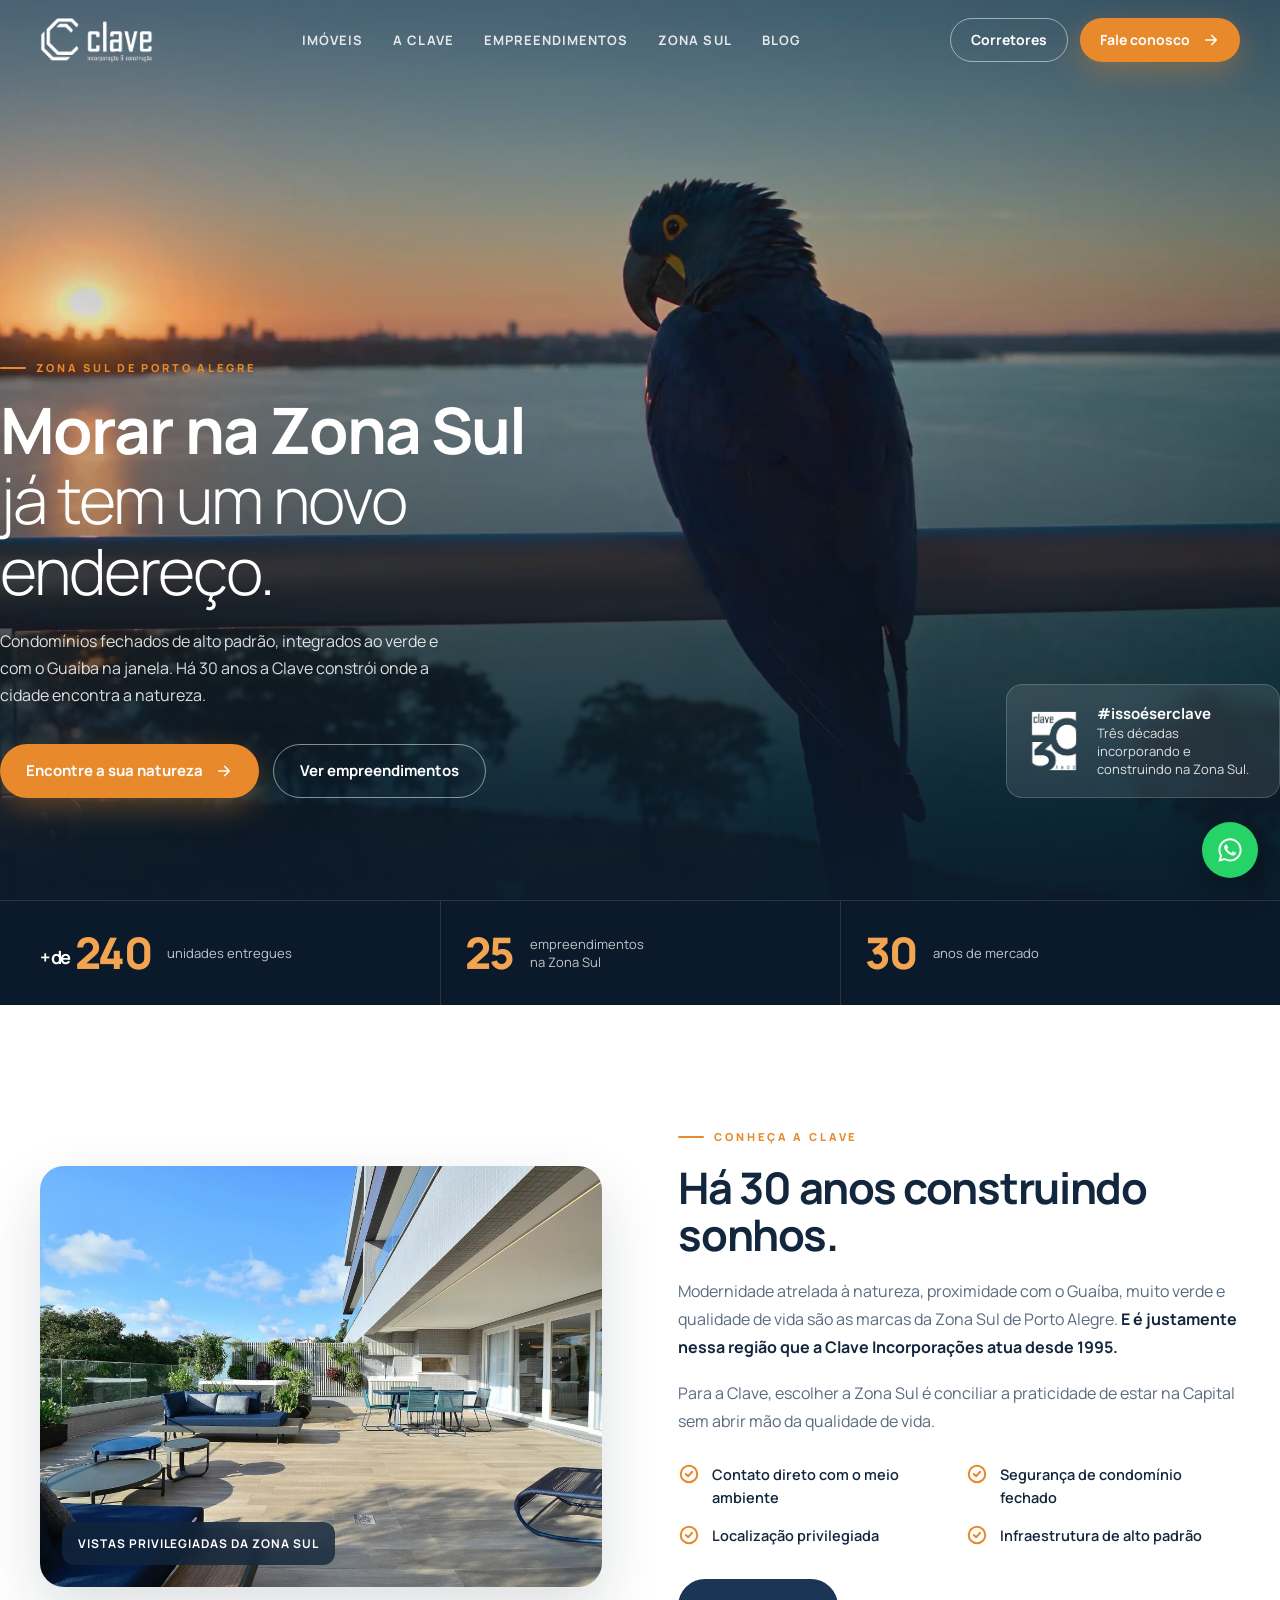
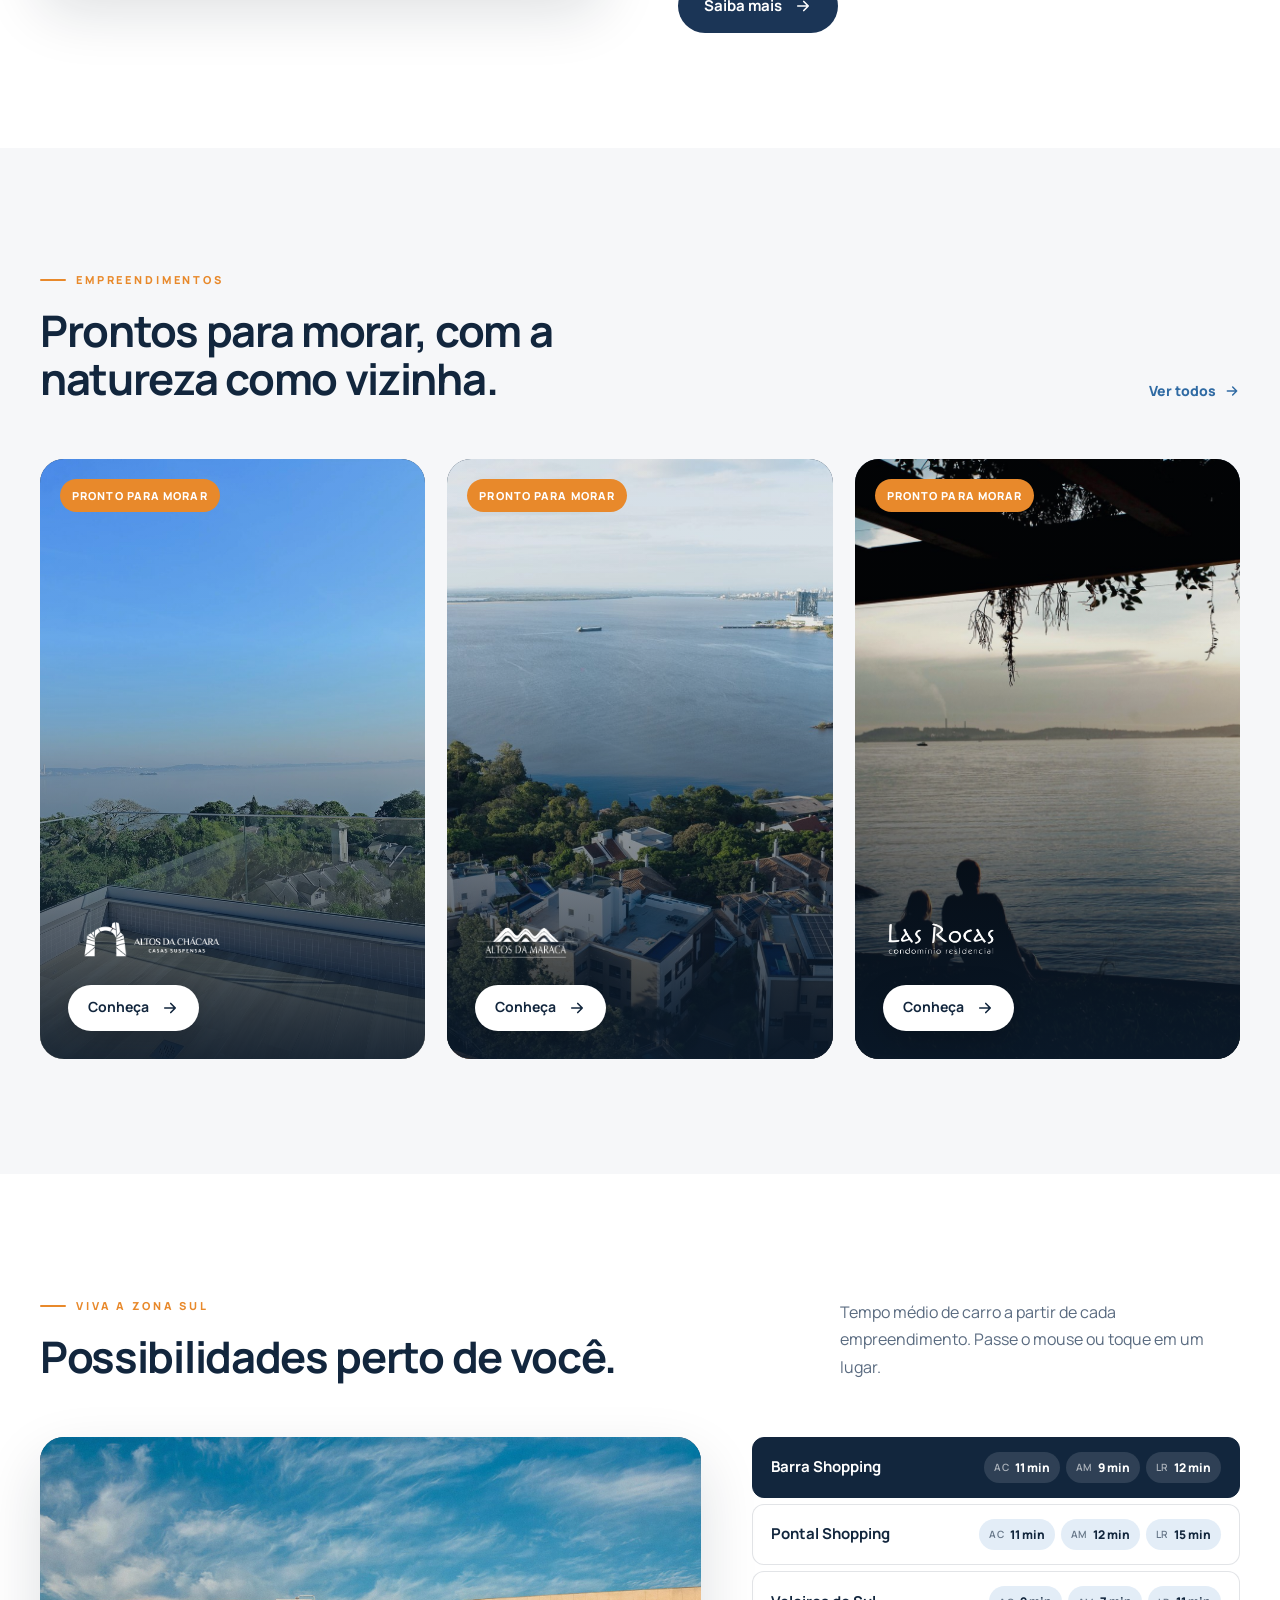
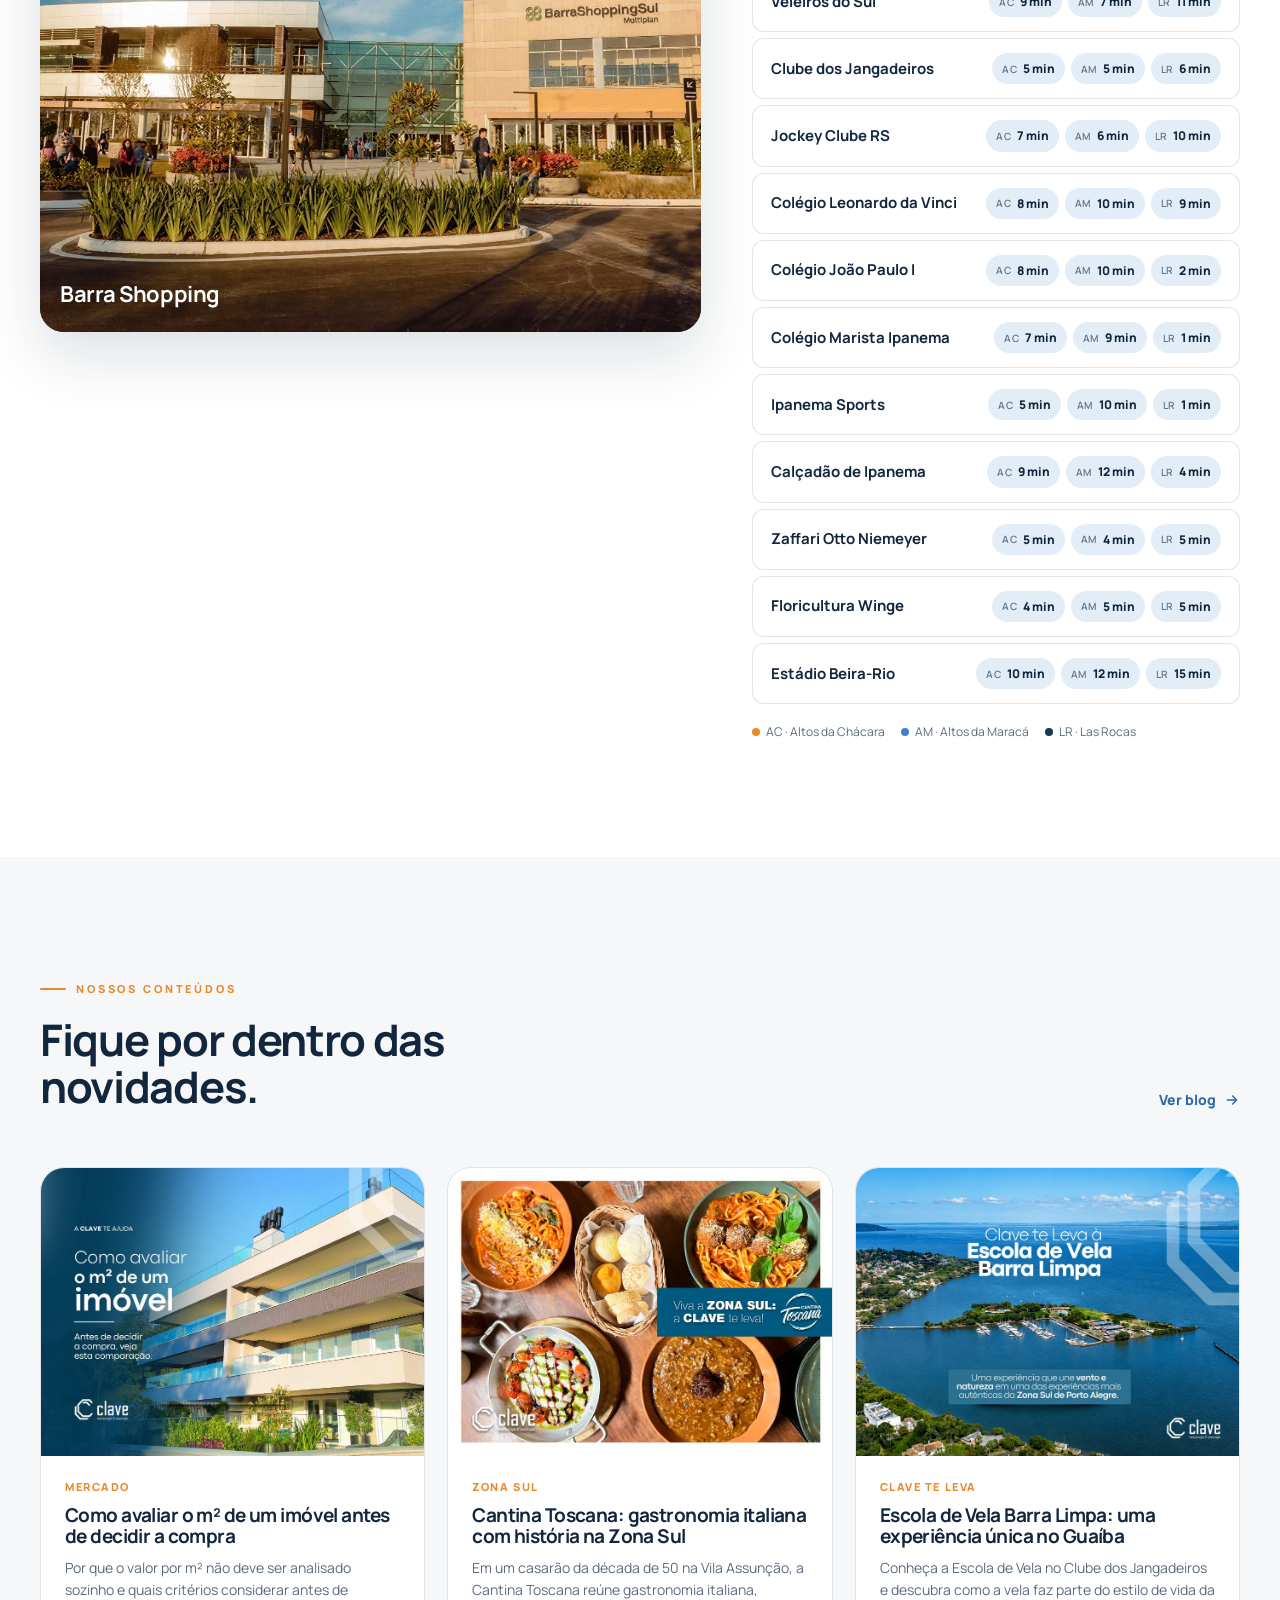
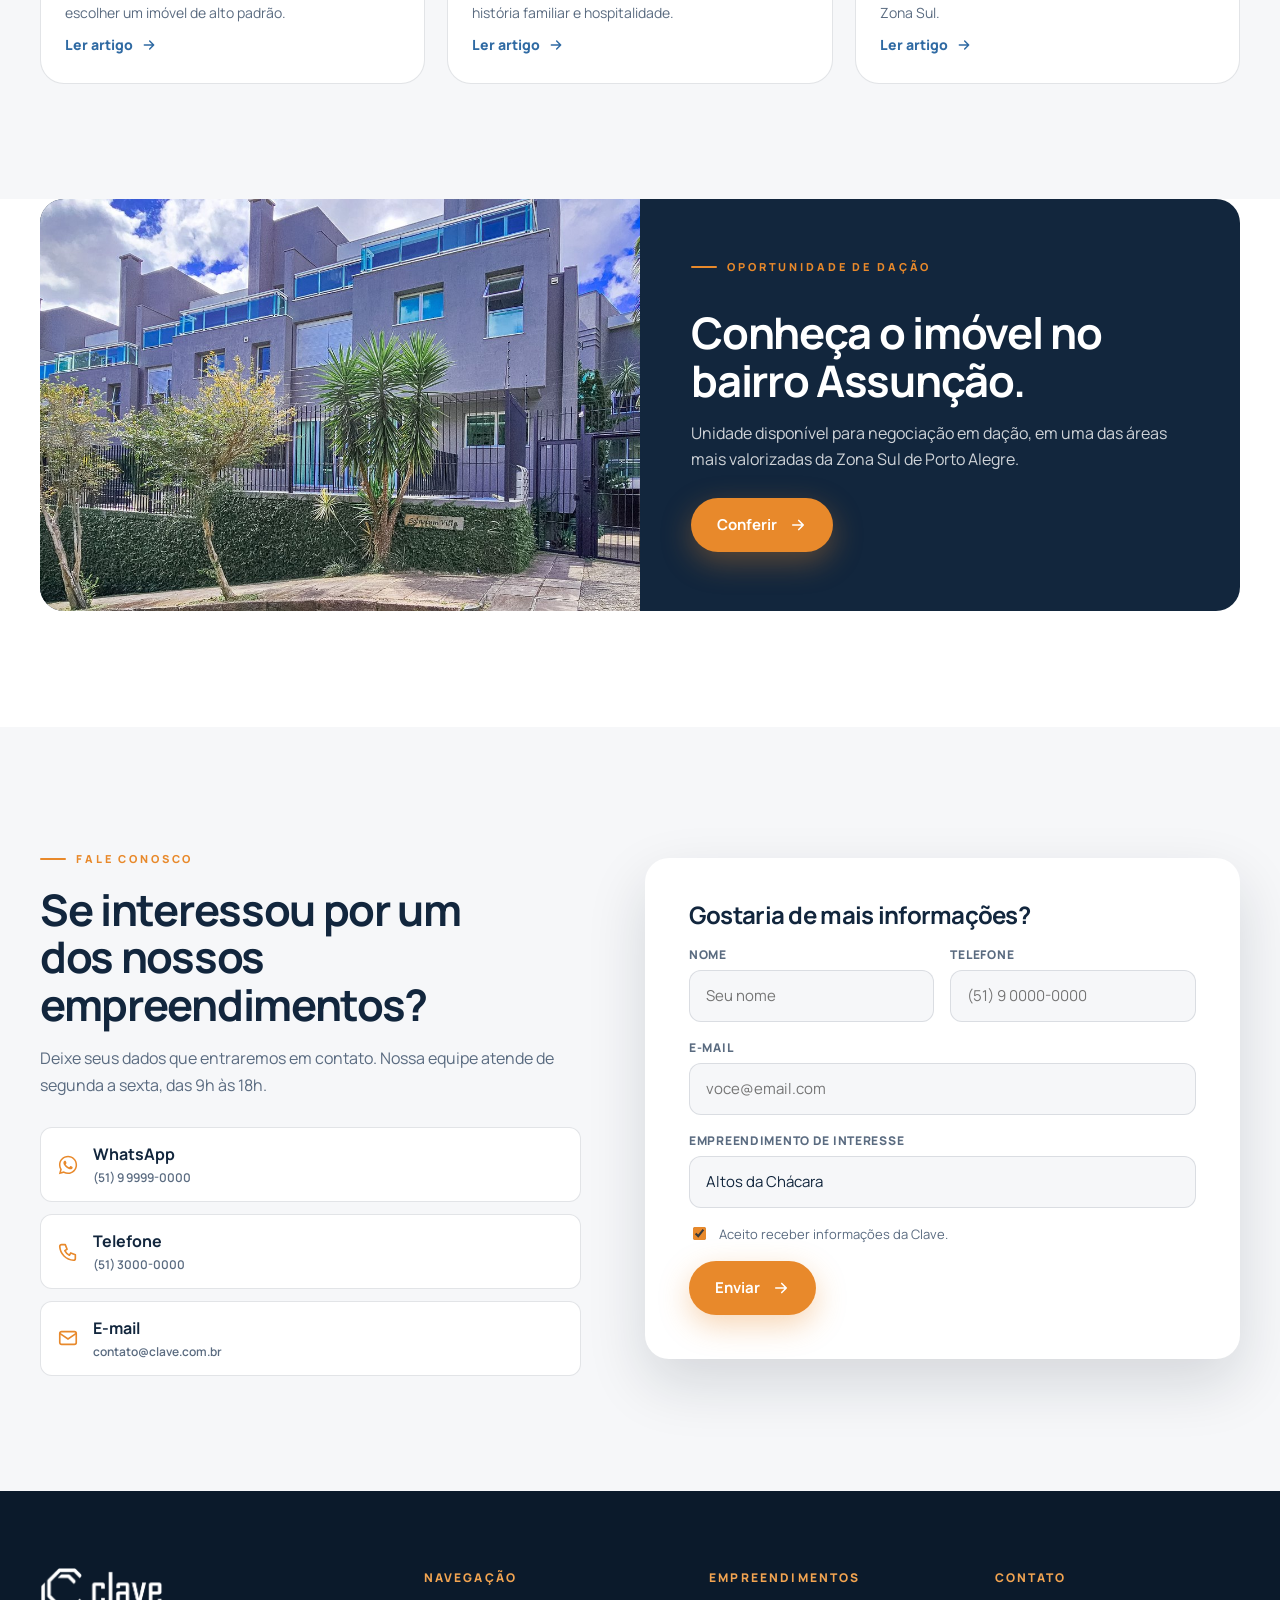
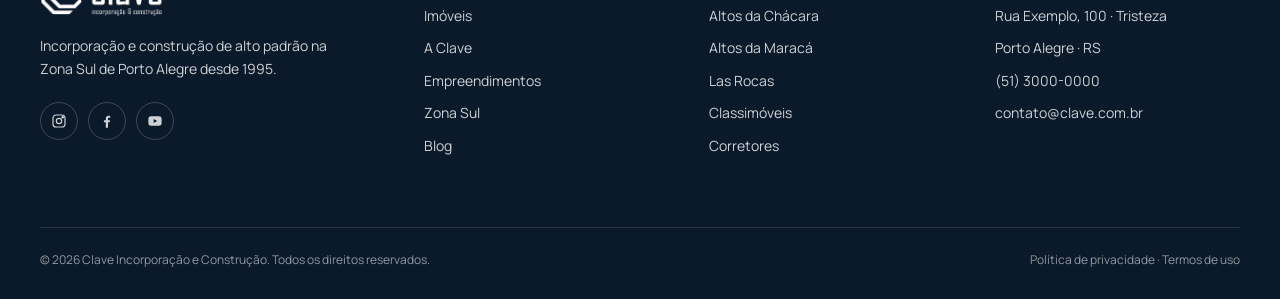
==== clave/index.html @ e8cc77e4 "Clave: redesign inicial com fotos da Zona Sul melhoradas" ====
<!DOCTYPE html>
<html lang="pt-BR">
<head>
<meta charset="UTF-8">
<meta name="viewport" content="width=device-width, initial-scale=1">
<title>Clave Incorporações — Imóveis de alto padrão na Zona Sul de Porto Alegre</title>
<meta name="description" content="Há 30 anos construindo na Zona Sul de Porto Alegre. Condomínios fechados de alto padrão integrados à natureza, com vista para o Guaíba.">
<link rel="icon" href="assets/img/logo-clave.png">
<link rel="preconnect" href="https://fonts.googleapis.com"><link rel="preconnect" href="https://fonts.gstatic.com" crossorigin>
<link href="https://fonts.googleapis.com/css2?family=Manrope:wght@300;400;500;600;700;800&display=swap" rel="stylesheet">
<link rel="stylesheet" href="css/style.css">
</head>
<body>
<header class="header">
  <div class="container">
    <a class="brand" href="#top" aria-label="Clave Incorporações"><img src="assets/img/logo-clave.png" alt="Clave"></a>
    <nav class="nav" aria-label="Principal"><a href="#imoveis">Imóveis</a><a href="#clave">A Clave</a><a href="#empreendimentos">Empreendimentos</a><a href="#zonasul">Zona Sul</a><a href="#blog">Blog</a></nav>
    <div class="header__cta"><a class="btn btn--ghost" href="#">Corretores</a><a class="btn" href="#">Fale conosco <svg viewBox="0 0 24 24" fill="none" stroke="currentColor" stroke-width="2.2" stroke-linecap="round" stroke-linejoin="round"><path d="M5 12h14M13 6l6 6-6 6"/></svg></a><button class="burger" aria-label="Menu"><svg viewBox="0 0 24 24" fill="none" stroke="currentColor" stroke-width="2" stroke-linecap="round"><path d="M4 8h16M4 16h16"/></svg></button></div>
  </div>
</header>
<nav class="mnav" aria-label="Menu">
  <button class="mnav__close" aria-label="Fechar"><svg viewBox="0 0 24 24" fill="none" stroke="currentColor" stroke-width="2" stroke-linecap="round" width="18" height="18"><path d="M6 6l12 12M18 6L6 18"/></svg></button>
  <a href="#imoveis">Imóveis</a><a href="#clave">A Clave</a><a href="#empreendimentos">Empreendimentos</a><a href="#zonasul">Zona Sul</a><a href="#blog">Blog</a><a href="#">Corretores</a>
  <a class="btn" href="#">Fale conosco <svg viewBox="0 0 24 24" fill="none" stroke="currentColor" stroke-width="2.2" stroke-linecap="round" stroke-linejoin="round"><path d="M5 12h14M13 6l6 6-6 6"/></svg></a>
</nav>

<main id="top">
<section class="hero" id="imoveis">
  <div class="hero__media">
    <video autoplay muted loop playsinline poster="assets/img/hero-poster.jpg"><source src="assets/video/hero.mp4" type="video/mp4"></video>
  </div>
  <div class="hero__inner container">
    <div class="hero__grid">
      <div>
        <span class="kicker">Zona Sul de Porto Alegre</span>
        <h1 class="hero-title"><span style="--i:0">Morar</span> <span style="--i:1">na</span> <span style="--i:2">Zona</span> <span style="--i:3">Sul</span><br><span class="thin" style="--i:4">já tem um novo endereço.</span></h1>
        <p class="lead">Condomínios fechados de alto padrão, integrados ao verde e com o Guaíba na janela. Há 30 anos a Clave constrói onde a cidade encontra a natureza.</p>
        <div class="hero__actions"><a class="btn" href="#">Encontre a sua natureza <svg viewBox="0 0 24 24" fill="none" stroke="currentColor" stroke-width="2.2" stroke-linecap="round" stroke-linejoin="round"><path d="M5 12h14M13 6l6 6-6 6"/></svg></a><a class="btn btn--ghost" href="#empreendimentos">Ver empreendimentos</a></div>
      </div>
      <div class="hero__badge"><img src="assets/img/30anos.png" alt="Clave 30 anos"><p><b>#issoéserclave</b>Três décadas incorporando e construindo na Zona Sul.</p></div>
    </div>
  </div>
</section>
<div class="stats">
  <div class="container">
    <div class="stat"><b><small>+ de</small>240</b><span>unidades entregues</span></div>
    <div class="stat"><b>25</b><span>empreendimentos na Zona Sul</span></div>
    <div class="stat"><b>30</b><span>anos de mercado</span></div>
  </div>
</div>

<section class="sec" id="clave">
  <div class="container about">
    <div class="about__media reveal"><img src="assets/img/sobre.jpg" alt="Terraço com vista para o Guaíba"><span class="about__tag">Vistas privilegiadas da Zona Sul</span></div>
    <div class="about__copy reveal">
      <span class="kicker">Conheça a Clave</span>
      <h2>Há 30 anos construindo sonhos.</h2>
      <p>Modernidade atrelada à natureza, proximidade com o Guaíba, muito verde e qualidade de vida são as marcas da Zona Sul de Porto Alegre. <b>E é justamente nessa região que a Clave Incorporações atua desde 1995.</b></p>
      <p>Para a Clave, escolher a Zona Sul é conciliar a praticidade de estar na Capital sem abrir mão da qualidade de vida.</p>
      <ul class="about__list">
        <li><svg viewBox="0 0 24 24" fill="none" stroke="currentColor" stroke-width="2.2" stroke-linecap="round" stroke-linejoin="round"><circle cx="12" cy="12" r="9"/><path d="m8.5 12 2.5 2.5 4.5-5"/></svg>Contato direto com o meio ambiente</li>
        <li><svg viewBox="0 0 24 24" fill="none" stroke="currentColor" stroke-width="2.2" stroke-linecap="round" stroke-linejoin="round"><circle cx="12" cy="12" r="9"/><path d="m8.5 12 2.5 2.5 4.5-5"/></svg>Segurança de condomínio fechado</li>
        <li><svg viewBox="0 0 24 24" fill="none" stroke="currentColor" stroke-width="2.2" stroke-linecap="round" stroke-linejoin="round"><circle cx="12" cy="12" r="9"/><path d="m8.5 12 2.5 2.5 4.5-5"/></svg>Localização privilegiada</li>
        <li><svg viewBox="0 0 24 24" fill="none" stroke="currentColor" stroke-width="2.2" stroke-linecap="round" stroke-linejoin="round"><circle cx="12" cy="12" r="9"/><path d="m8.5 12 2.5 2.5 4.5-5"/></svg>Infraestrutura de alto padrão</li>
      </ul>
      <a class="btn btn--navy" href="#">Saiba mais <svg viewBox="0 0 24 24" fill="none" stroke="currentColor" stroke-width="2.2" stroke-linecap="round" stroke-linejoin="round"><path d="M5 12h14M13 6l6 6-6 6"/></svg></a>
    </div>
  </div>
</section>

<section class="sec sec--paper" id="empreendimentos">
  <div class="container">
    <div class="head reveal"><div><span class="kicker">Empreendimentos</span><h2>Prontos para morar, com a natureza como vizinha.</h2></div><a class="link" href="#">Ver todos <svg viewBox="0 0 24 24" fill="none" stroke="currentColor" stroke-width="2.2" stroke-linecap="round" stroke-linejoin="round"><path d="M5 12h14M13 6l6 6-6 6"/></svg></a></div>
    <div class="emps">
      <article class="emp reveal" tabindex="0"><img class="bg" src="assets/img/emp-chacara.jpg" alt="Altos da Chácara" loading="lazy"><span class="emp__status">Pronto para morar</span><div class="emp__body"><img class="emp__logo" src="assets/img/logo-chacara.png" alt="Altos da Chácara"><p>Um porto seguro repleto de sensações para cultivar o que mais importa: a sua própria natureza. O aroma do bosque nativo, a brisa, o pôr do sol e o cantar dos pássaros.</p><a class="btn btn--white" href="#">Conheça <svg viewBox="0 0 24 24" fill="none" stroke="currentColor" stroke-width="2.2" stroke-linecap="round" stroke-linejoin="round"><path d="M5 12h14M13 6l6 6-6 6"/></svg></a></div></article>
      <article class="emp reveal" tabindex="0"><img class="bg" src="assets/img/emp-maraca.jpg" alt="Altos da Maracá" loading="lazy"><span class="emp__status">Pronto para morar</span><div class="emp__body"><img class="emp__logo" src="assets/img/logo-maraca.png" alt="Altos da Maracá"><p>O privilégio de morar na Zona Sul em um lugar fora do comum, integrado à natureza e com a comodidade de estar perto de tudo.</p><a class="btn btn--white" href="#">Conheça <svg viewBox="0 0 24 24" fill="none" stroke="currentColor" stroke-width="2.2" stroke-linecap="round" stroke-linejoin="round"><path d="M5 12h14M13 6l6 6-6 6"/></svg></a></div></article>
      <article class="emp reveal" tabindex="0"><img class="bg" src="assets/img/emp-lasrocas.jpg" alt="Las Rocas" loading="lazy"><span class="emp__status">Pronto para morar</span><div class="emp__body"><img class="emp__logo" src="assets/img/logo-lasrocas.png" alt="Las Rocas"><p>Um cenário perfeito para experiências únicas em meio à natureza e sofisticação. Tranquilidade, exclusividade e a sensação de estar verdadeiramente em casa.</p><a class="btn btn--white" href="#">Conheça <svg viewBox="0 0 24 24" fill="none" stroke="currentColor" stroke-width="2.2" stroke-linecap="round" stroke-linejoin="round"><path d="M5 12h14M13 6l6 6-6 6"/></svg></a></div></article>
    </div>
  </div>
</section>

<section class="sec" id="zonasul">
  <div class="container">
    <div class="head reveal"><div><span class="kicker">Viva a Zona Sul</span><h2>Possibilidades perto de você.</h2></div><p class="lead" style="max-width:40ch">Tempo médio de carro a partir de cada empreendimento. Passe o mouse ou toque em um lugar.</p></div>
    <div class="zs">
      <div class="zs__media reveal">
        <img data-key="barra-shopping" src="assets/img/zs/barra-shopping.jpg" alt="Barra Shopping" loading="lazy"><img data-key="pontal" src="assets/img/zs/pontal.jpg" alt="Pontal Shopping" loading="lazy"><img data-key="veleiros" src="assets/img/zs/veleiros.jpg" alt="Veleiros do Sul" loading="lazy"><img data-key="jangadeiros" src="assets/img/zs/jangadeiros.jpg" alt="Clube dos Jangadeiros" loading="lazy"><img data-key="jockey" src="assets/img/zs/jockey.jpg" alt="Jockey Clube RS" loading="lazy"><img data-key="joao-paulo" src="assets/img/zs/joao-paulo.jpg" alt="Colégio João Paulo I" loading="lazy"><img data-key="marista" src="assets/img/zs/marista.jpg" alt="Colégio Marista Ipanema" loading="lazy"><img data-key="ipanema-sports" src="assets/img/zs/ipanema-sports.jpg" alt="Ipanema Sports" loading="lazy"><img data-key="calcadao" src="assets/img/zs/calcadao.jpg" alt="Calçadão de Ipanema" loading="lazy"><img data-key="winge" src="assets/img/zs/winge.jpg" alt="Floricultura Winge" loading="lazy"><img data-key="beira-rio" src="assets/img/zs/beira-rio.jpg" alt="Estádio Beira-Rio" loading="lazy">
        <div class="zs__empty"><svg viewBox="0 0 24 24" fill="none" stroke="currentColor" stroke-width="1.8" stroke-linecap="round" stroke-linejoin="round"><path d="M12 21s-6-5.5-6-11a6 6 0 0 1 12 0c0 5.5-6 11-6 11Z"/><circle cx="12" cy="10" r="2.5"/></svg><b></b><span>Tempo de deslocamento a partir dos empreendimentos</span></div>
        <div class="zs__caption"><b></b></div>
      </div>
      <div class="reveal">
        <div class="zs__list"><button class="zs__item" data-img="barra-shopping" type="button"><b>Barra Shopping</b><span class="zs__times"><span title="Altos da Chácara"><i>AC</i>11 min</span><span title="Altos da Maracá"><i>AM</i>9 min</span><span title="Las Rocas"><i>LR</i>12 min</span></span></button><button class="zs__item" data-img="pontal" type="button"><b>Pontal Shopping</b><span class="zs__times"><span title="Altos da Chácara"><i>AC</i>11 min</span><span title="Altos da Maracá"><i>AM</i>12 min</span><span title="Las Rocas"><i>LR</i>15 min</span></span></button><button class="zs__item" data-img="veleiros" type="button"><b>Veleiros do Sul</b><span class="zs__times"><span title="Altos da Chácara"><i>AC</i>9 min</span><span title="Altos da Maracá"><i>AM</i>7 min</span><span title="Las Rocas"><i>LR</i>11 min</span></span></button><button class="zs__item" data-img="jangadeiros" type="button"><b>Clube dos Jangadeiros</b><span class="zs__times"><span title="Altos da Chácara"><i>AC</i>5 min</span><span title="Altos da Maracá"><i>AM</i>5 min</span><span title="Las Rocas"><i>LR</i>6 min</span></span></button><button class="zs__item" data-img="jockey" type="button"><b>Jockey Clube RS</b><span class="zs__times"><span title="Altos da Chácara"><i>AC</i>7 min</span><span title="Altos da Maracá"><i>AM</i>6 min</span><span title="Las Rocas"><i>LR</i>10 min</span></span></button><button class="zs__item" data-img="" type="button"><b>Colégio Leonardo da Vinci</b><span class="zs__times"><span title="Altos da Chácara"><i>AC</i>8 min</span><span title="Altos da Maracá"><i>AM</i>10 min</span><span title="Las Rocas"><i>LR</i>9 min</span></span></button><button class="zs__item" data-img="joao-paulo" type="button"><b>Colégio João Paulo I</b><span class="zs__times"><span title="Altos da Chácara"><i>AC</i>8 min</span><span title="Altos da Maracá"><i>AM</i>10 min</span><span title="Las Rocas"><i>LR</i>2 min</span></span></button><button class="zs__item" data-img="marista" type="button"><b>Colégio Marista Ipanema</b><span class="zs__times"><span title="Altos da Chácara"><i>AC</i>7 min</span><span title="Altos da Maracá"><i>AM</i>9 min</span><span title="Las Rocas"><i>LR</i>1 min</span></span></button><button class="zs__item" data-img="ipanema-sports" type="button"><b>Ipanema Sports</b><span class="zs__times"><span title="Altos da Chácara"><i>AC</i>5 min</span><span title="Altos da Maracá"><i>AM</i>10 min</span><span title="Las Rocas"><i>LR</i>1 min</span></span></button><button class="zs__item" data-img="calcadao" type="button"><b>Calçadão de Ipanema</b><span class="zs__times"><span title="Altos da Chácara"><i>AC</i>9 min</span><span title="Altos da Maracá"><i>AM</i>12 min</span><span title="Las Rocas"><i>LR</i>4 min</span></span></button><button class="zs__item" data-img="" type="button"><b>Zaffari Otto Niemeyer</b><span class="zs__times"><span title="Altos da Chácara"><i>AC</i>5 min</span><span title="Altos da Maracá"><i>AM</i>4 min</span><span title="Las Rocas"><i>LR</i>5 min</span></span></button><button class="zs__item" data-img="winge" type="button"><b>Floricultura Winge</b><span class="zs__times"><span title="Altos da Chácara"><i>AC</i>4 min</span><span title="Altos da Maracá"><i>AM</i>5 min</span><span title="Las Rocas"><i>LR</i>5 min</span></span></button><button class="zs__item" data-img="beira-rio" type="button"><b>Estádio Beira-Rio</b><span class="zs__times"><span title="Altos da Chácara"><i>AC</i>10 min</span><span title="Altos da Maracá"><i>AM</i>12 min</span><span title="Las Rocas"><i>LR</i>15 min</span></span></button></div>
        <div class="zs__legend"><span><i></i>AC · Altos da Chácara</span><span><i class="b"></i>AM · Altos da Maracá</span><span><i class="c"></i>LR · Las Rocas</span></div>
      </div>
    </div>
  </div>
</section>

<section class="sec sec--paper" id="blog">
  <div class="container">
    <div class="head reveal"><div><span class="kicker">Nossos conteúdos</span><h2>Fique por dentro das novidades.</h2></div><a class="link" href="#">Ver blog <svg viewBox="0 0 24 24" fill="none" stroke="currentColor" stroke-width="2.2" stroke-linecap="round" stroke-linejoin="round"><path d="M5 12h14M13 6l6 6-6 6"/></svg></a></div>
    <div class="posts">
      <a class="post reveal" href="#"><figure><img src="assets/img/blog1.jpg" alt="" loading="lazy"></figure><div><small>Mercado</small><h3>Como avaliar o m² de um imóvel antes de decidir a compra</h3><p>Por que o valor por m² não deve ser analisado sozinho e quais critérios considerar antes de escolher um imóvel de alto padrão.</p><span class="link">Ler artigo <svg viewBox="0 0 24 24" fill="none" stroke="currentColor" stroke-width="2.2" stroke-linecap="round" stroke-linejoin="round"><path d="M5 12h14M13 6l6 6-6 6"/></svg></span></div></a>
      <a class="post reveal" href="#"><figure><img src="assets/img/blog2.jpg" alt="" loading="lazy"></figure><div><small>Zona Sul</small><h3>Cantina Toscana: gastronomia italiana com história na Zona Sul</h3><p>Em um casarão da década de 50 na Vila Assunção, a Cantina Toscana reúne gastronomia italiana, história familiar e hospitalidade.</p><span class="link">Ler artigo <svg viewBox="0 0 24 24" fill="none" stroke="currentColor" stroke-width="2.2" stroke-linecap="round" stroke-linejoin="round"><path d="M5 12h14M13 6l6 6-6 6"/></svg></span></div></a>
      <a class="post reveal" href="#"><figure><img src="assets/img/blog3.jpg" alt="" loading="lazy"></figure><div><small>Clave te leva</small><h3>Escola de Vela Barra Limpa: uma experiência única no Guaíba</h3><p>Conheça a Escola de Vela no Clube dos Jangadeiros e descubra como a vela faz parte do estilo de vida da Zona Sul.</p><span class="link">Ler artigo <svg viewBox="0 0 24 24" fill="none" stroke="currentColor" stroke-width="2.2" stroke-linecap="round" stroke-linejoin="round"><path d="M5 12h14M13 6l6 6-6 6"/></svg></span></div></a>
    </div>
  </div>
</section>

<section class="sec" style="padding-top:0">
  <div class="container">
    <div class="dacao reveal">
      <figure><img src="assets/img/dacao.jpg" alt="Imóvel no bairro Assunção" loading="lazy"></figure>
      <div><span class="kicker">Oportunidade de dação</span><h2>Conheça o imóvel no bairro Assunção.</h2><p>Unidade disponível para negociação em dação, em uma das áreas mais valorizadas da Zona Sul de Porto Alegre.</p><a class="btn" href="#">Conferir <svg viewBox="0 0 24 24" fill="none" stroke="currentColor" stroke-width="2.2" stroke-linecap="round" stroke-linejoin="round"><path d="M5 12h14M13 6l6 6-6 6"/></svg></a></div>
    </div>
  </div>
</section>

<section class="sec sec--paper" id="contato">
  <div class="container contact">
    <div class="reveal">
      <span class="kicker">Fale conosco</span>
      <h2>Se interessou por um dos nossos empreendimentos?</h2>
      <p class="lead">Deixe seus dados que entraremos em contato. Nossa equipe atende de segunda a sexta, das 9h às 18h.</p>
      <div class="contact__channels">
        <a href="#"><svg viewBox="0 0 24 24" fill="currentColor"><path d="M12.04 2C6.58 2 2.13 6.45 2.13 11.91c0 1.75.46 3.45 1.32 4.95L2.05 22l5.25-1.38c1.45.79 3.08 1.21 4.74 1.21 5.46 0 9.91-4.45 9.91-9.91S17.5 2 12.04 2m0 1.67c4.54 0 8.24 3.7 8.24 8.24 0 4.54-3.7 8.24-8.24 8.24-1.48 0-2.93-.39-4.19-1.15l-.3-.17-3.12.82.83-3.04-.2-.32a8.19 8.19 0 0 1-1.26-4.38c0-4.54 3.7-8.24 8.24-8.24M8.53 7.33c-.16 0-.43.06-.66.31-.22.25-.87.86-.87 2.07 0 1.22.89 2.39 1 2.56.14.17 1.76 2.67 4.25 3.73.59.27 1.05.42 1.41.53.59.19 1.13.16 1.56.1.48-.07 1.46-.6 1.67-1.18.21-.58.21-1.07.15-1.18-.07-.1-.23-.16-.48-.27-.25-.14-1.47-.74-1.69-.82-.23-.08-.37-.12-.56.12-.16.25-.64.81-.78.97-.15.17-.29.19-.53.07-.26-.13-1.06-.39-2-1.23-.74-.66-1.23-1.47-1.38-1.72-.12-.24-.01-.39.11-.5.11-.11.27-.29.37-.44.13-.14.17-.25.25-.41.08-.17.04-.31-.02-.43-.06-.11-.56-1.35-.77-1.84-.2-.48-.4-.42-.56-.43-.14 0-.3-.01-.47-.01"/></svg><span>WhatsApp<small>(51) 9 9999-0000</small></span></a>
        <a href="#"><svg viewBox="0 0 24 24" fill="none" stroke="currentColor" stroke-width="1.8" stroke-linecap="round" stroke-linejoin="round"><path d="M5 4h4l2 5-2.5 1.5a11 11 0 0 0 5 5L15 13l5 2v4a2 2 0 0 1-2 2A16 16 0 0 1 3 6a2 2 0 0 1 2-2"/></svg><span>Telefone<small>(51) 3000-0000</small></span></a>
        <a href="#"><svg viewBox="0 0 24 24" fill="none" stroke="currentColor" stroke-width="1.8"><rect x="3" y="5" width="18" height="14" rx="2"/><path d="m3 7 9 6 9-6"/></svg><span>E-mail<small>contato@clave.com.br</small></span></a>
      </div>
    </div>
    <form class="form reveal" id="lead-form" novalidate>
      <h3>Gostaria de mais informações?</h3>
      <div class="row"><div class="field"><label for="nome">Nome</label><input id="nome" name="nome" type="text" required placeholder="Seu nome"></div><div class="field"><label for="tel">Telefone</label><input id="tel" name="telefone" type="tel" required placeholder="(51) 9 0000-0000"></div></div>
      <div class="field"><label for="email">E-mail</label><input id="email" name="email" type="email" required placeholder="voce@email.com"></div>
      <div class="field"><label for="emp">Empreendimento de interesse</label><select id="emp" name="emp"><option>Altos da Chácara</option><option>Altos da Maracá</option><option>Las Rocas</option><option>Ainda não sei</option></select></div>
      <label class="check"><input type="checkbox" name="opt" checked> Aceito receber informações da Clave.</label>
      <button class="btn" type="submit">Enviar <svg viewBox="0 0 24 24" fill="none" stroke="currentColor" stroke-width="2.2" stroke-linecap="round" stroke-linejoin="round"><path d="M5 12h14M13 6l6 6-6 6"/></svg></button>
      <p class="form-ok" role="status">Recebemos seus dados. Em breve um consultor entra em contato.</p>
    </form>
  </div>
</section>
</main>

<footer class="footer">
  <div class="container">
    <div class="footer__grid">
      <div><img src="assets/img/logo-clave.png" alt="Clave"><p>Incorporação e construção de alto padrão na Zona Sul de Porto Alegre desde 1995.</p><div class="socials"><a href="#" aria-label="Instagram"><svg viewBox="0 0 24 24" fill="none" stroke="currentColor" stroke-width="1.8"><rect x="3" y="3" width="18" height="18" rx="5"/><circle cx="12" cy="12" r="4"/><circle cx="17.5" cy="6.5" r="1" fill="currentColor"/></svg></a><a href="#" aria-label="Facebook"><svg viewBox="0 0 24 24" fill="currentColor"><path d="M13.5 22v-8h2.7l.4-3.2h-3.1V8.8c0-.9.3-1.6 1.6-1.6h1.7V4.4c-.3 0-1.3-.1-2.5-.1-2.5 0-4.1 1.5-4.1 4.2v2.3H7.4V14h2.8v8h3.3z"/></svg></a><a href="#" aria-label="YouTube"><svg viewBox="0 0 24 24" fill="currentColor"><path d="M21.6 7.2a2.5 2.5 0 0 0-1.8-1.8C18.2 5 12 5 12 5s-6.2 0-7.8.4A2.5 2.5 0 0 0 2.4 7.2 26 26 0 0 0 2 12a26 26 0 0 0 .4 4.8 2.5 2.5 0 0 0 1.8 1.8C5.8 19 12 19 12 19s6.2 0 7.8-.4a2.5 2.5 0 0 0 1.8-1.8A26 26 0 0 0 22 12a26 26 0 0 0-.4-4.8zM10 15V9l5.2 3z"/></svg></a></div></div>
      <div><h4>Navegação</h4><ul><li><a href="#imoveis">Imóveis</a></li><li><a href="#clave">A Clave</a></li><li><a href="#empreendimentos">Empreendimentos</a></li><li><a href="#zonasul">Zona Sul</a></li><li><a href="#blog">Blog</a></li></ul></div>
      <div><h4>Empreendimentos</h4><ul><li><a href="#">Altos da Chácara</a></li><li><a href="#">Altos da Maracá</a></li><li><a href="#">Las Rocas</a></li><li><a href="#">Classimóveis</a></li><li><a href="#">Corretores</a></li></ul></div>
      <div><h4>Contato</h4><ul><li>Rua Exemplo, 100 · Tristeza</li><li>Porto Alegre · RS</li><li>(51) 3000-0000</li><li>contato@clave.com.br</li></ul></div>
    </div>
    <div class="footer__bottom"><span>© <span data-year></span> Clave Incorporação e Construção. Todos os direitos reservados.</span><span>Política de privacidade · Termos de uso</span></div>
  </div>
</footer>
<a class="wa" href="#" aria-label="WhatsApp"><svg viewBox="0 0 24 24" fill="currentColor"><path d="M12.04 2C6.58 2 2.13 6.45 2.13 11.91c0 1.75.46 3.45 1.32 4.95L2.05 22l5.25-1.38c1.45.79 3.08 1.21 4.74 1.21 5.46 0 9.91-4.45 9.91-9.91S17.5 2 12.04 2m0 1.67c4.54 0 8.24 3.7 8.24 8.24 0 4.54-3.7 8.24-8.24 8.24-1.48 0-2.93-.39-4.19-1.15l-.3-.17-3.12.82.83-3.04-.2-.32a8.19 8.19 0 0 1-1.26-4.38c0-4.54 3.7-8.24 8.24-8.24M8.53 7.33c-.16 0-.43.06-.66.31-.22.25-.87.86-.87 2.07 0 1.22.89 2.39 1 2.56.14.17 1.76 2.67 4.25 3.73.59.27 1.05.42 1.41.53.59.19 1.13.16 1.56.1.48-.07 1.46-.6 1.67-1.18.21-.58.21-1.07.15-1.18-.07-.1-.23-.16-.48-.27-.25-.14-1.47-.74-1.69-.82-.23-.08-.37-.12-.56.12-.16.25-.64.81-.78.97-.15.17-.29.19-.53.07-.26-.13-1.06-.39-2-1.23-.74-.66-1.23-1.47-1.38-1.72-.12-.24-.01-.39.11-.5.11-.11.27-.29.37-.44.13-.14.17-.25.25-.41.08-.17.04-.31-.02-.43-.06-.11-.56-1.35-.77-1.84-.2-.48-.4-.42-.56-.43-.14 0-.3-.01-.47-.01"/></svg></a>
<script src="js/main.js"></script>
</body>
</html>
---- clave/css/style.css ----
/* Clave Incorporações — redesign · Manrope */
:root{
  --navy-950:#0b1a2b;--navy-900:#12263d;--navy-800:#1b3556;--navy-700:#24476f;--blue-600:#2f6aa3;--blue-500:#3f83c4;--blue-100:#e3edf7;
  --sun-500:#e8892b;--sun-400:#f2a451;--sun-100:#fdeede;
  --paper:#f6f7f9;--white:#fff;--ink:#12263d;--ink-muted:#5a6b80;--line:rgb(18 38 61 / .12);--line-dark:rgb(255 255 255 / .12);
  --sans:"Manrope",system-ui,-apple-system,"Segoe UI",sans-serif;
  --content:1240px;--gutter:max(clamp(20px,4vw,40px),env(safe-area-inset-left,0px));
  --r-xl:24px;--r-lg:16px;--r-md:12px;--pill:999px;
  --shadow:0 24px 60px rgb(11 26 43 / .14);
  --ease:cubic-bezier(.16,1,.3,1);
}
*,*::before,*::after{box-sizing:border-box}
html{scroll-behavior:smooth;-webkit-text-size-adjust:100%}
body{margin:0;overflow-x:clip;background:var(--white);color:var(--ink);font-family:var(--sans);font-size:16px;line-height:1.6;-webkit-font-smoothing:antialiased}
img{display:block;max-width:100%}
a{color:inherit;text-decoration:none}
button,input,select,textarea{font:inherit;color:inherit}
button{cursor:pointer;background:none;border:0}
h1,h2,h3,h4,p,figure,blockquote,ul,ol{margin:0}
ul,ol{padding:0;list-style:none}
:focus-visible{outline:2px solid var(--sun-500);outline-offset:3px}
::selection{background:var(--sun-400);color:var(--navy-950)}
.container{width:min(var(--content),100% - 2*var(--gutter));margin-inline:auto}

h1,h2,h3{font-weight:700;line-height:1.1;letter-spacing:-.03em;color:var(--navy-900)}
h1{font-size:clamp(38px,5vw,66px)}
h2{font-size:clamp(30px,3.4vw,46px)}
h3{font-size:clamp(20px,1.7vw,24px)}
.thin{font-weight:300}
.on-dark h1,.on-dark h2,.on-dark h3{color:#fff}
.lead{font-size:clamp(16px,1.15vw,18px);line-height:1.7;color:var(--ink-muted);max-width:56ch}
.on-dark .lead,.on-dark p{color:rgb(255 255 255 / .8)}
.kicker{display:inline-flex;align-items:center;gap:10px;font-size:11px;font-weight:800;letter-spacing:.26em;text-transform:uppercase;color:var(--sun-500);margin-bottom:18px}
.kicker::before{content:"";width:26px;height:2px;background:currentColor;border-radius:2px}
.sec{padding:clamp(80px,9vw,128px) 0}
.sec--paper{background:var(--paper)}
.sec--navy{background:var(--navy-900);color:#fff}
.head{display:flex;justify-content:space-between;align-items:end;gap:32px;flex-wrap:wrap;margin-bottom:clamp(36px,5vw,56px)}
.head h2{max-width:20ch}

/* Buttons */
.btn{display:inline-flex;align-items:center;gap:12px;height:54px;padding:0 26px;border-radius:var(--pill);font-weight:700;font-size:15px;background:var(--sun-500);color:#fff;transition:transform .4s var(--ease),background .3s,box-shadow .4s;box-shadow:0 10px 30px rgb(232 137 43 / .35)}
.btn svg{width:18px;height:18px;transition:transform .4s var(--ease)}
.btn:hover{transform:translateY(-2px);background:var(--sun-400)}
.btn:hover svg{transform:translateX(4px)}
.btn--white{background:#fff;color:var(--navy-900);box-shadow:0 10px 30px rgb(0 0 0 / .18)}
.btn--white:hover{background:#fff}
.btn--navy{background:var(--navy-800);box-shadow:none}
.btn--navy:hover{background:var(--navy-700)}
.btn--ghost{background:transparent;color:#fff;border:1.5px solid rgb(255 255 255 / .5);box-shadow:none}
.btn--ghost:hover{background:rgb(255 255 255 / .1)}
.link{display:inline-flex;align-items:center;gap:8px;font-weight:800;font-size:14px;color:var(--blue-600)}
.link svg{width:16px;height:16px;transition:transform .4s var(--ease)}
.link:hover svg{transform:translateX(4px)}

/* Header */
.header{position:fixed;inset:0 0 auto;z-index:50;padding:18px 0;transition:background .4s,padding .4s,box-shadow .4s}
.header.is-scrolled{padding:10px 0;background:rgb(18 38 61 / .92);backdrop-filter:blur(14px);box-shadow:0 10px 30px rgb(0 0 0 / .15)}
.header .container{display:flex;align-items:center;justify-content:space-between;gap:24px}
.brand img{height:44px;width:auto}
.nav{display:flex;align-items:center;gap:30px}
.nav a{font-size:13px;font-weight:700;letter-spacing:.08em;text-transform:uppercase;color:rgb(255 255 255 / .85);transition:color .3s}
.nav a:hover,.nav a.is-active{color:var(--sun-400)}
.header__cta{display:flex;align-items:center;gap:12px}
.header__cta .btn{height:44px;padding:0 20px;font-size:14px}
.burger{display:none;width:44px;height:44px;border-radius:50%;border:1.5px solid rgb(255 255 255 / .4);place-items:center;color:#fff}
.burger svg{width:20px;height:20px}
.mnav{position:fixed;inset:0;z-index:60;display:flex;flex-direction:column;justify-content:center;gap:22px;padding:0 var(--gutter);background:var(--navy-900);opacity:0;visibility:hidden;transition:opacity .4s,visibility 0s .4s}
.mnav.is-open{opacity:1;visibility:visible;transition:opacity .4s,visibility 0s}
.mnav a:not(.btn){font-size:28px;font-weight:700;color:#fff;letter-spacing:-.02em}
.mnav .btn{align-self:flex-start;margin-top:12px}
.mnav__close{position:absolute;top:22px;right:var(--gutter);width:44px;height:44px;border-radius:50%;border:1.5px solid rgb(255 255 255 / .4);display:grid;place-items:center;color:#fff}
@media(max-width:1060px){.nav,.header__cta .btn--ghost{display:none}.burger{display:grid}}

/* Hero */
.hero{position:relative;min-height:100svh;display:flex;align-items:end;overflow:clip;background:var(--navy-950);color:#fff}
.hero__media{position:absolute;inset:0}
.hero__media video,.hero__media img{width:100%;height:100%;object-fit:cover}
.hero__media::after{content:"";position:absolute;inset:0;background:linear-gradient(180deg,rgb(11 26 43 / .45) 0%,rgb(11 26 43 / .05) 35%,rgb(11 26 43 / .55) 75%,rgb(11 26 43 / .9) 100%)}
.hero__inner{position:relative;width:100%;padding:160px 0 0}
.hero__grid{display:grid;grid-template-columns:1.2fr .8fr;align-items:end;gap:40px;padding-bottom:clamp(60px,8vw,110px)}
.hero h1{color:#fff;max-width:14ch}
.hero h1 b{font-weight:800}
.hero .lead{color:rgb(255 255 255 / .85);margin-top:22px;max-width:44ch}
.hero__actions{display:flex;gap:14px;flex-wrap:wrap;margin-top:34px}
.hero__badge{justify-self:end;display:flex;align-items:center;gap:18px;padding:18px 22px;border-radius:var(--r-lg);background:rgb(255 255 255 / .1);border:1px solid rgb(255 255 255 / .18);backdrop-filter:blur(12px)}
.hero__badge img{height:64px;width:auto}
.hero__badge p{font-size:13px;line-height:1.4;max-width:20ch;color:rgb(255 255 255 / .85)}
.hero__badge b{display:block;font-size:15px;color:#fff}
.hero-title span{display:inline-block;opacity:0;transform:translateY(16px);animation:up .9s var(--ease) forwards;animation-delay:calc(.25s + var(--i) * .07s)}
@keyframes up{to{opacity:1;transform:none}}
.stats{position:relative;background:var(--navy-950);border-top:1px solid var(--line-dark)}
.stats .container{display:grid;grid-template-columns:repeat(3,1fr)}
.stat{display:flex;align-items:center;gap:16px;padding:30px 24px;border-left:1px solid var(--line-dark);color:#fff}
.stat:first-child{border-left:0;padding-left:0}
.stat b{font-size:clamp(34px,3.4vw,52px);font-weight:800;letter-spacing:-.04em;line-height:1;color:var(--sun-400)}
.stat b small{font-size:.42em;font-weight:700;color:#fff;margin-right:6px;vertical-align:middle}
.stat span{font-size:13px;line-height:1.4;color:rgb(255 255 255 / .75);max-width:16ch}
@media(max-width:900px){.hero__grid{grid-template-columns:1fr}.hero__badge{justify-self:start}.stats .container{grid-template-columns:1fr}.stat{border-left:0;border-top:1px solid var(--line-dark);padding:20px 0}.stat:first-child{border-top:0}}

/* Sobre */
.about{display:grid;grid-template-columns:1fr 1fr;gap:clamp(36px,6vw,90px);align-items:center}
.about__media{position:relative;border-radius:var(--r-xl);overflow:hidden;aspect-ratio:4/3;box-shadow:var(--shadow)}
.about__media img{width:100%;height:100%;object-fit:cover}
.about__tag{position:absolute;left:22px;bottom:22px;padding:12px 16px;border-radius:var(--r-md);background:rgb(18 38 61 / .8);color:#fff;font-size:12px;font-weight:700;letter-spacing:.08em;text-transform:uppercase;backdrop-filter:blur(8px)}
.about__copy p{margin-top:18px;color:var(--ink-muted);line-height:1.75}
.about__copy p b{color:var(--navy-900)}
.about__list{display:grid;grid-template-columns:1fr 1fr;gap:14px;margin-top:28px}
.about__list li{display:flex;gap:12px;align-items:flex-start;font-size:14.5px;font-weight:600;color:var(--navy-900)}
.about__list svg{flex:none;width:22px;height:22px;color:var(--sun-500)}
.about__copy .btn{margin-top:32px}
@media(max-width:900px){.about{grid-template-columns:1fr}}

/* Empreendimentos */
.emps{display:grid;grid-template-columns:repeat(3,1fr);gap:22px}
.emp{position:relative;isolation:isolate;display:flex;flex-direction:column;justify-content:flex-end;min-height:600px;border-radius:var(--r-xl);overflow:hidden;color:#fff;background:var(--navy-900)}
.emp img.bg{position:absolute;inset:0;width:100%;height:100%;object-fit:cover;z-index:-1;transition:transform 1.4s var(--ease)}
.emp:hover img.bg{transform:scale(1.05)}
.emp::after{content:"";position:absolute;inset:0;z-index:-1;background:linear-gradient(180deg,rgb(11 26 43 / .1) 30%,rgb(11 26 43 / .92) 100%)}
.emp__status{position:absolute;top:20px;left:20px;padding:8px 12px;border-radius:var(--pill);background:var(--sun-500);font-size:11px;font-weight:800;letter-spacing:.1em;text-transform:uppercase}
.emp__body{padding:28px}
.emp__logo{height:56px;width:auto;margin-bottom:16px;filter:brightness(0) invert(1)}
.emp__body p{font-size:14px;line-height:1.6;color:rgb(255 255 255 / .82);max-height:0;opacity:0;overflow:hidden;transition:max-height .7s var(--ease),opacity .5s}
.emp:hover .emp__body p,.emp:focus-within .emp__body p{max-height:200px;opacity:1;margin-bottom:18px}
.emp .btn{height:46px;padding:0 20px;font-size:14px;align-self:flex-start}
@media(max-width:960px){.emps{grid-template-columns:1fr}.emp{min-height:460px}.emp__body p{max-height:none;opacity:1;margin-bottom:18px}}

/* Zona Sul */
.zs{display:grid;grid-template-columns:1.15fr .85fr;gap:clamp(24px,4vw,56px);align-items:start}
.zs__media{position:sticky;top:100px;border-radius:var(--r-xl);overflow:hidden;aspect-ratio:4/3;background:var(--navy-800);box-shadow:var(--shadow)}
.zs__media img{position:absolute;inset:0;width:100%;height:100%;object-fit:cover;opacity:0;transition:opacity .6s}
.zs__media img.is-active{opacity:1}
.zs__media .zs__empty{position:absolute;inset:0;display:none;place-items:center;text-align:center;padding:40px;background:linear-gradient(160deg,var(--navy-800),var(--navy-950));color:#fff}
.zs__media.is-empty .zs__empty{display:grid}
.zs__empty svg{width:44px;height:44px;color:var(--sun-400);margin:0 auto 14px}
.zs__empty b{display:block;font-size:22px;letter-spacing:-.02em}
.zs__empty span{font-size:13px;color:rgb(255 255 255 / .7)}
.zs__caption{position:absolute;left:20px;bottom:20px;right:20px;display:flex;justify-content:space-between;align-items:end;gap:12px;color:#fff;z-index:1}
.zs__caption b{font-size:22px;letter-spacing:-.02em;text-shadow:0 2px 12px rgb(0 0 0 / .5)}
.zs__list{display:grid;gap:6px}
.zs__item{display:grid;grid-template-columns:1fr auto;align-items:center;gap:14px;padding:14px 18px;border-radius:var(--r-md);background:var(--white);border:1px solid var(--line);text-align:left;transition:border-color .3s,background .3s,transform .4s var(--ease)}
.zs__item:hover{border-color:var(--blue-500)}
.zs__item.is-active{background:var(--navy-900);color:#fff;border-color:var(--navy-900)}
.zs__item b{font-size:15px;font-weight:700}
.zs__times{display:flex;gap:6px}
.zs__times span{display:inline-flex;align-items:center;gap:5px;padding:6px 10px;border-radius:var(--pill);background:var(--blue-100);color:var(--navy-900);font-size:12px;font-weight:800;white-space:nowrap}
.zs__times span i{font-style:normal;font-weight:600;opacity:.6;font-size:10px;letter-spacing:.06em}
.zs__item.is-active .zs__times span{background:rgb(255 255 255 / .12);color:#fff}
.zs__legend{display:flex;gap:16px;flex-wrap:wrap;margin-top:18px;font-size:12px;color:var(--ink-muted)}
.zs__legend span{display:inline-flex;align-items:center;gap:6px}
.zs__legend i{width:8px;height:8px;border-radius:50%;background:var(--sun-500)}
.zs__legend i.b{background:var(--blue-500)}.zs__legend i.c{background:var(--navy-800)}
@media(max-width:900px){.zs{grid-template-columns:1fr}.zs__media{position:static}.zs__item{grid-template-columns:1fr}.zs__times{flex-wrap:wrap}}

/* Blog */
.posts{display:grid;grid-template-columns:repeat(3,1fr);gap:22px}
.post{display:flex;flex-direction:column;border-radius:var(--r-xl);overflow:hidden;background:#fff;border:1px solid var(--line);transition:transform .4s var(--ease),box-shadow .4s}
.post:hover{transform:translateY(-4px);box-shadow:var(--shadow)}
.post figure{aspect-ratio:4/3;overflow:hidden}
.post img{width:100%;height:100%;object-fit:cover;transition:transform 1.2s var(--ease)}
.post:hover img{transform:scale(1.05)}
.post div{padding:22px 24px 26px;display:flex;flex-direction:column;gap:10px;flex:1}
.post small{font-size:11px;font-weight:800;letter-spacing:.14em;text-transform:uppercase;color:var(--sun-500)}
.post h3{font-size:19px}
.post p{font-size:14px;color:var(--ink-muted);line-height:1.6;flex:1}
@media(max-width:900px){.posts{grid-template-columns:1fr}}

/* Dação */
.dacao{display:grid;grid-template-columns:1fr 1fr;border-radius:var(--r-xl);overflow:hidden;background:var(--navy-900);color:#fff}
.dacao figure{aspect-ratio:16/11;overflow:hidden}
.dacao img{width:100%;height:100%;object-fit:cover}
.dacao div{padding:clamp(28px,4vw,56px);display:flex;flex-direction:column;justify-content:center;gap:16px}
.dacao h2{color:#fff}
.dacao p{color:rgb(255 255 255 / .8)}
.dacao .btn{align-self:flex-start;margin-top:10px}
@media(max-width:900px){.dacao{grid-template-columns:1fr}}

/* Contato */
.contact{display:grid;grid-template-columns:1fr 1.1fr;gap:clamp(30px,5vw,80px);align-items:center}
.contact h2{max-width:16ch}
.contact .lead{margin-top:16px}
.contact__channels{display:grid;gap:12px;margin-top:28px}
.contact__channels a{display:flex;align-items:center;gap:14px;padding:14px 16px;border-radius:var(--r-md);background:#fff;border:1px solid var(--line);font-weight:700;color:var(--navy-900);transition:border-color .3s}
.contact__channels a:hover{border-color:var(--blue-500)}
.contact__channels svg{width:22px;height:22px;color:var(--sun-500);flex:none}
.contact__channels small{display:block;font-size:12px;font-weight:600;color:var(--ink-muted)}
.form{padding:clamp(26px,3.5vw,44px);border-radius:var(--r-xl);background:#fff;box-shadow:var(--shadow);display:grid;gap:16px}
.form h3{font-size:24px}
.form .row{display:grid;grid-template-columns:1fr 1fr;gap:16px}
.field{display:grid;gap:6px}
.field label{font-size:12px;font-weight:800;letter-spacing:.06em;text-transform:uppercase;color:var(--ink-muted)}
.field input,.field select,.field textarea{width:100%;min-height:52px;padding:0 16px;border:1.5px solid var(--line);border-radius:var(--r-md);background:var(--paper);font-size:15px;outline:none;transition:border-color .25s,box-shadow .25s;-webkit-appearance:none;appearance:none}
.field textarea{min-height:110px;padding:14px 16px;resize:vertical}
.field input:focus,.field select:focus,.field textarea:focus{border-color:var(--blue-500);box-shadow:0 0 0 4px rgb(63 131 196 / .15);background:#fff}
.check{display:flex;gap:10px;align-items:flex-start;font-size:13px;color:var(--ink-muted)}
.check input{margin-top:3px;accent-color:var(--sun-500)}
.form .btn{justify-self:start}
.form-ok{display:none;padding:14px 16px;border-radius:var(--r-md);background:var(--sun-100);color:var(--navy-900);font-weight:600}
.form-ok.is-visible{display:block}
@media(max-width:900px){.contact{grid-template-columns:1fr}}
@media(max-width:560px){.form .row{grid-template-columns:1fr}}

/* Footer */
.footer{background:var(--navy-950);color:rgb(255 255 255 / .8);padding:clamp(50px,6vw,80px) 0 30px}
.footer__grid{display:grid;grid-template-columns:1.4fr 1fr 1fr 1fr;gap:40px}
.footer img{height:48px;width:auto}
.footer p{font-size:14px;margin-top:18px;max-width:34ch;line-height:1.65}
.footer h4{font-size:12px;font-weight:800;letter-spacing:.18em;text-transform:uppercase;color:var(--sun-400);margin-bottom:18px}
.footer li{font-size:14px;margin-bottom:10px}
.footer li a:hover{color:#fff}
.socials{display:flex;gap:10px;margin-top:22px}
.socials a{width:38px;height:38px;border-radius:50%;border:1px solid rgb(255 255 255 / .2);display:grid;place-items:center;transition:background .3s,border-color .3s}
.socials a:hover{background:var(--sun-500);border-color:var(--sun-500);color:#fff}
.socials svg{width:16px;height:16px}
.footer__bottom{margin-top:clamp(36px,5vw,60px);padding-top:22px;border-top:1px solid var(--line-dark);display:flex;justify-content:space-between;gap:12px;flex-wrap:wrap;font-size:12px;color:rgb(255 255 255 / .55)}
@media(max-width:900px){.footer__grid{grid-template-columns:1fr 1fr}}
@media(max-width:560px){.footer__grid{grid-template-columns:1fr}}

/* WA */
.wa{position:fixed;right:22px;bottom:22px;z-index:40;width:56px;height:56px;border-radius:50%;background:#25d366;color:#fff;display:grid;place-items:center;box-shadow:0 14px 34px rgb(0 0 0 / .3);transition:transform .4s var(--ease)}
.wa:hover{transform:translateY(-3px)}
.wa svg{width:28px;height:28px}

.reveal{opacity:0;transform:translateY(24px);transition:opacity .8s var(--ease),transform .9s var(--ease)}
.reveal.is-visible{opacity:1;transform:none}
@media(prefers-reduced-motion:reduce){*{animation:none!important;transition:none!important}.reveal,.hero-title span{opacity:1;transform:none}}
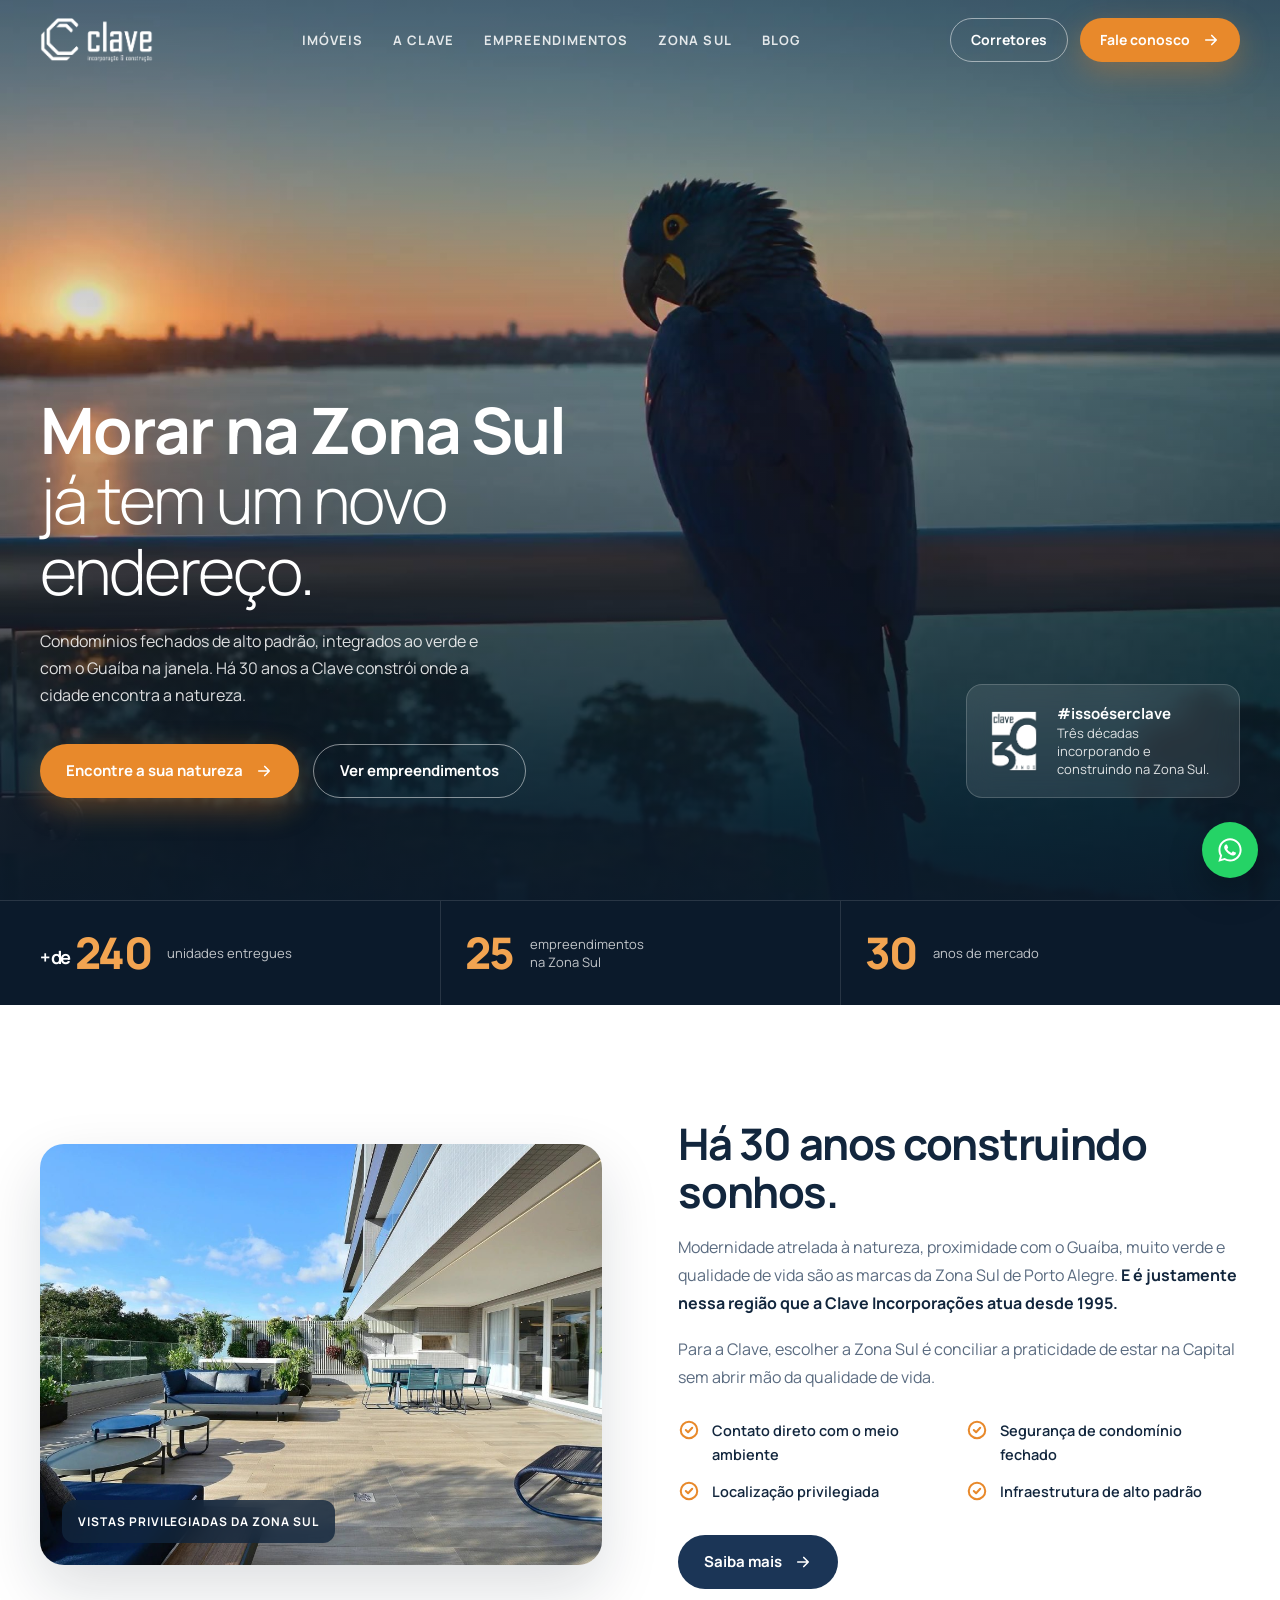
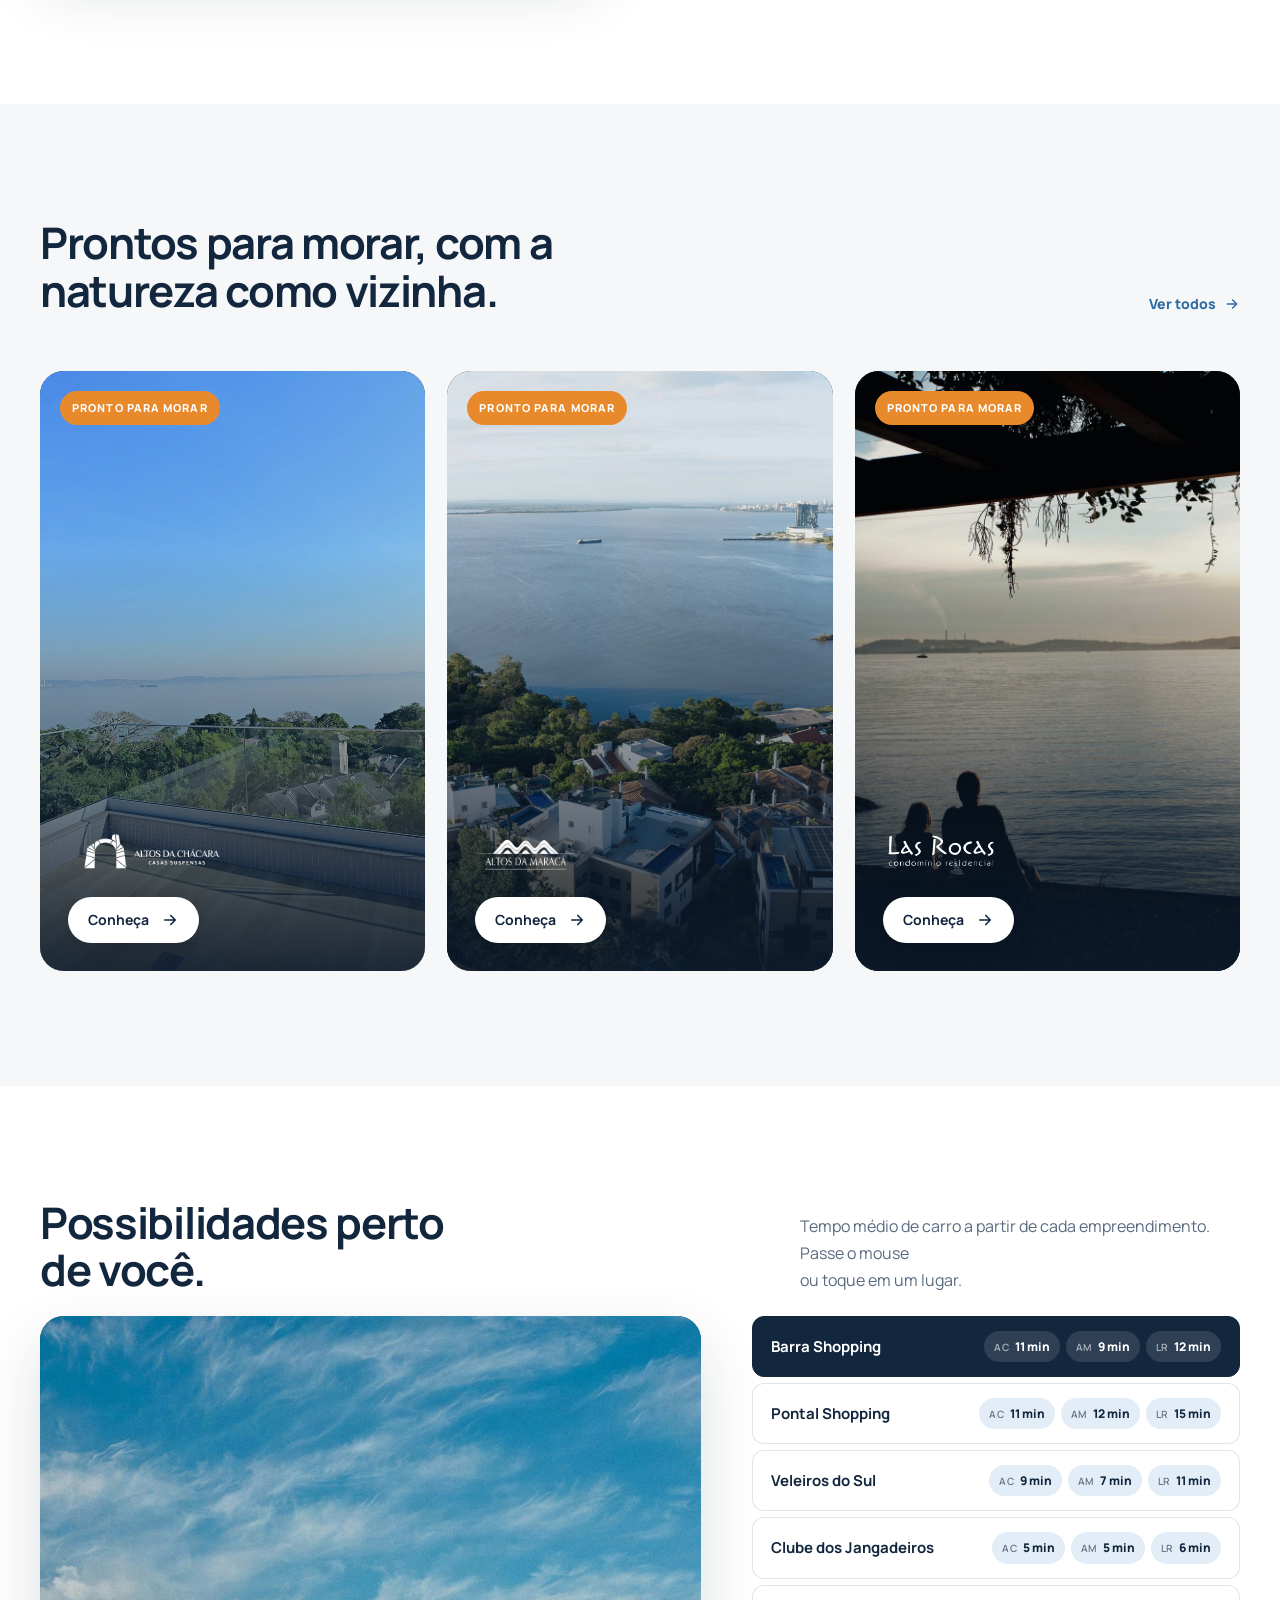
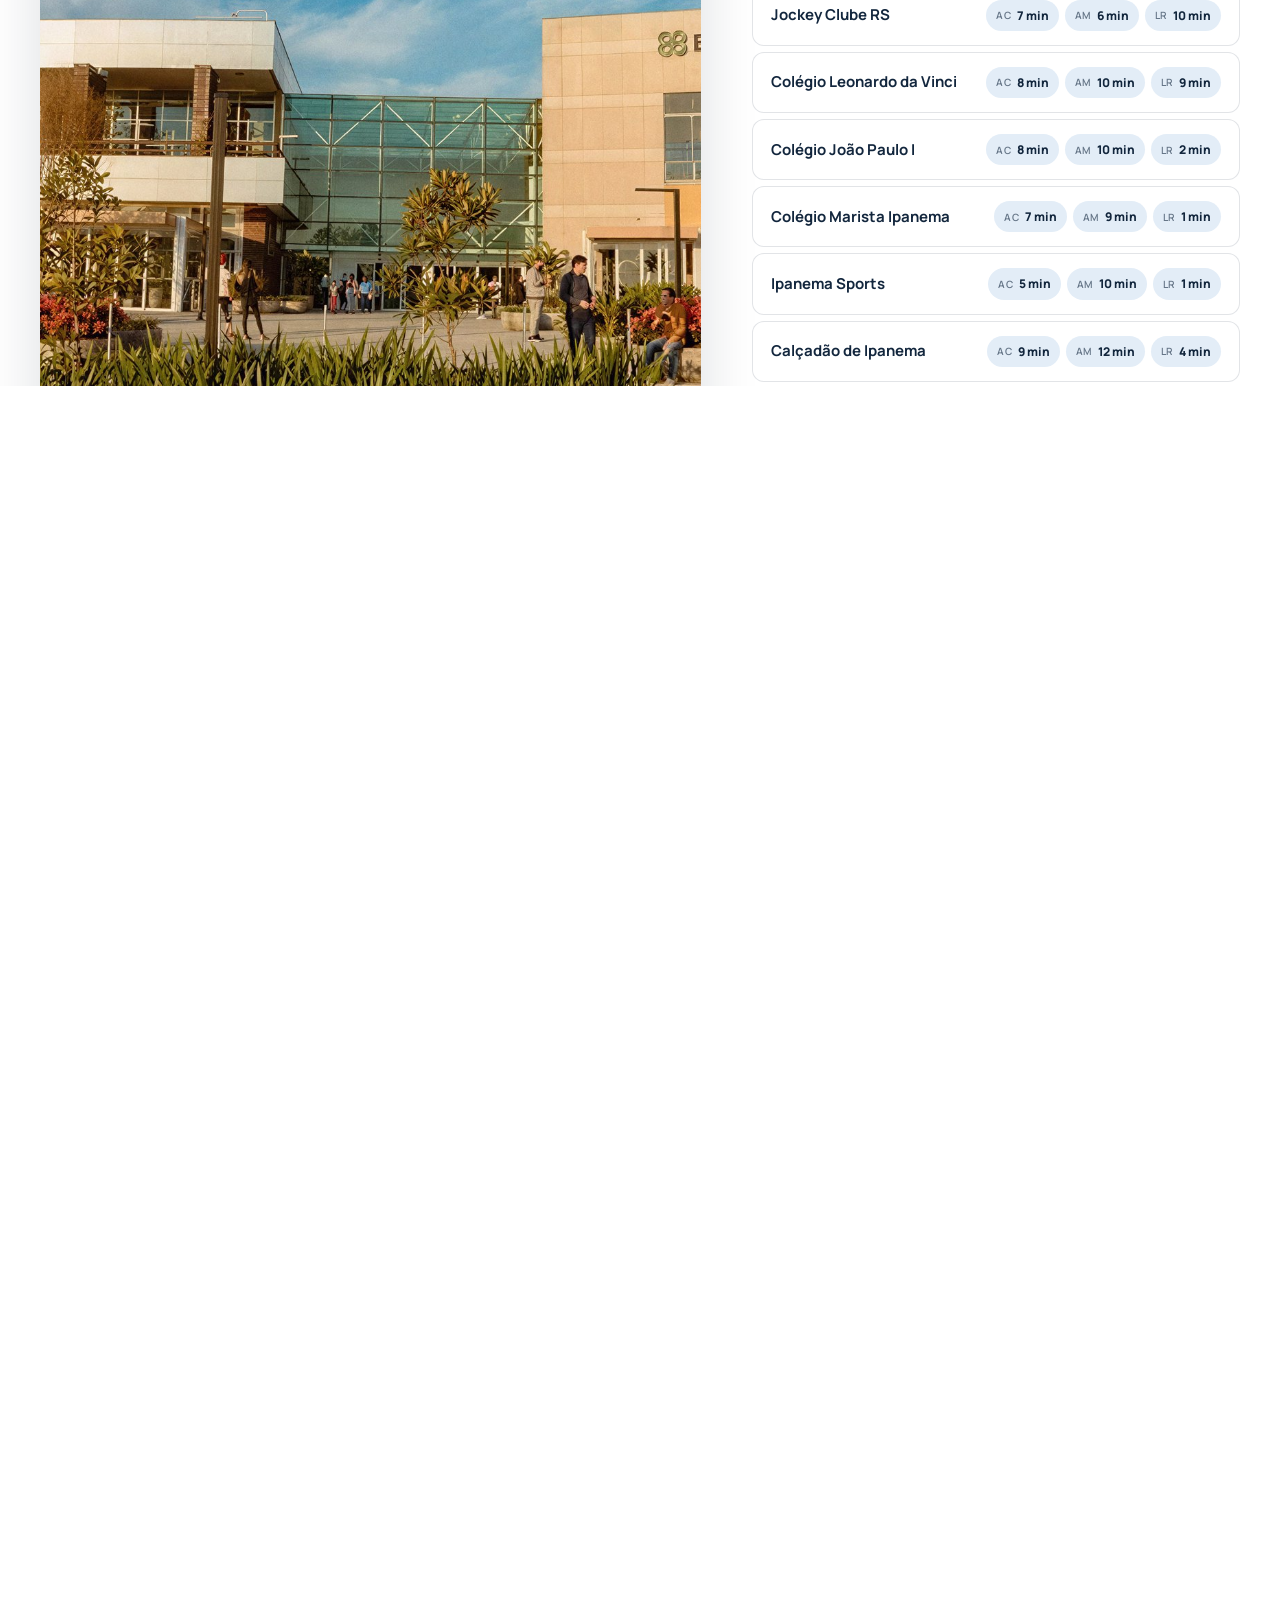
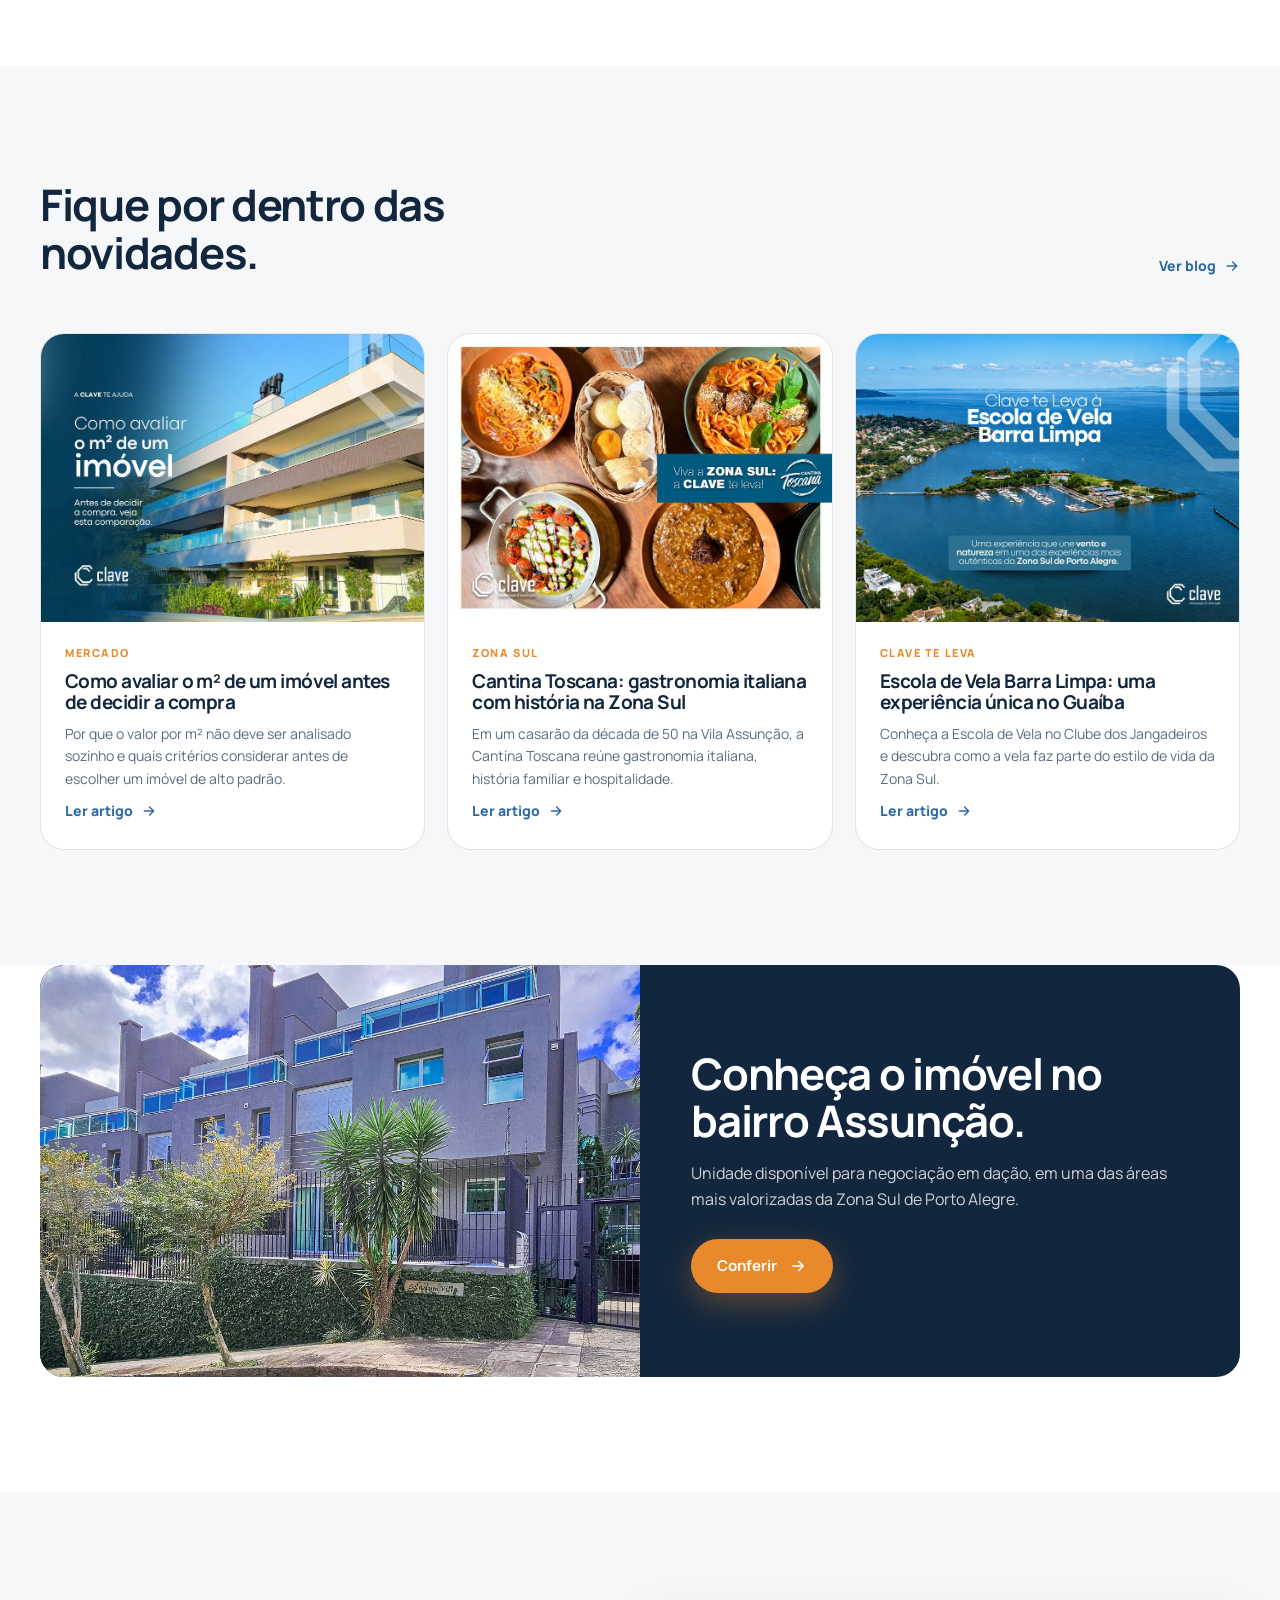
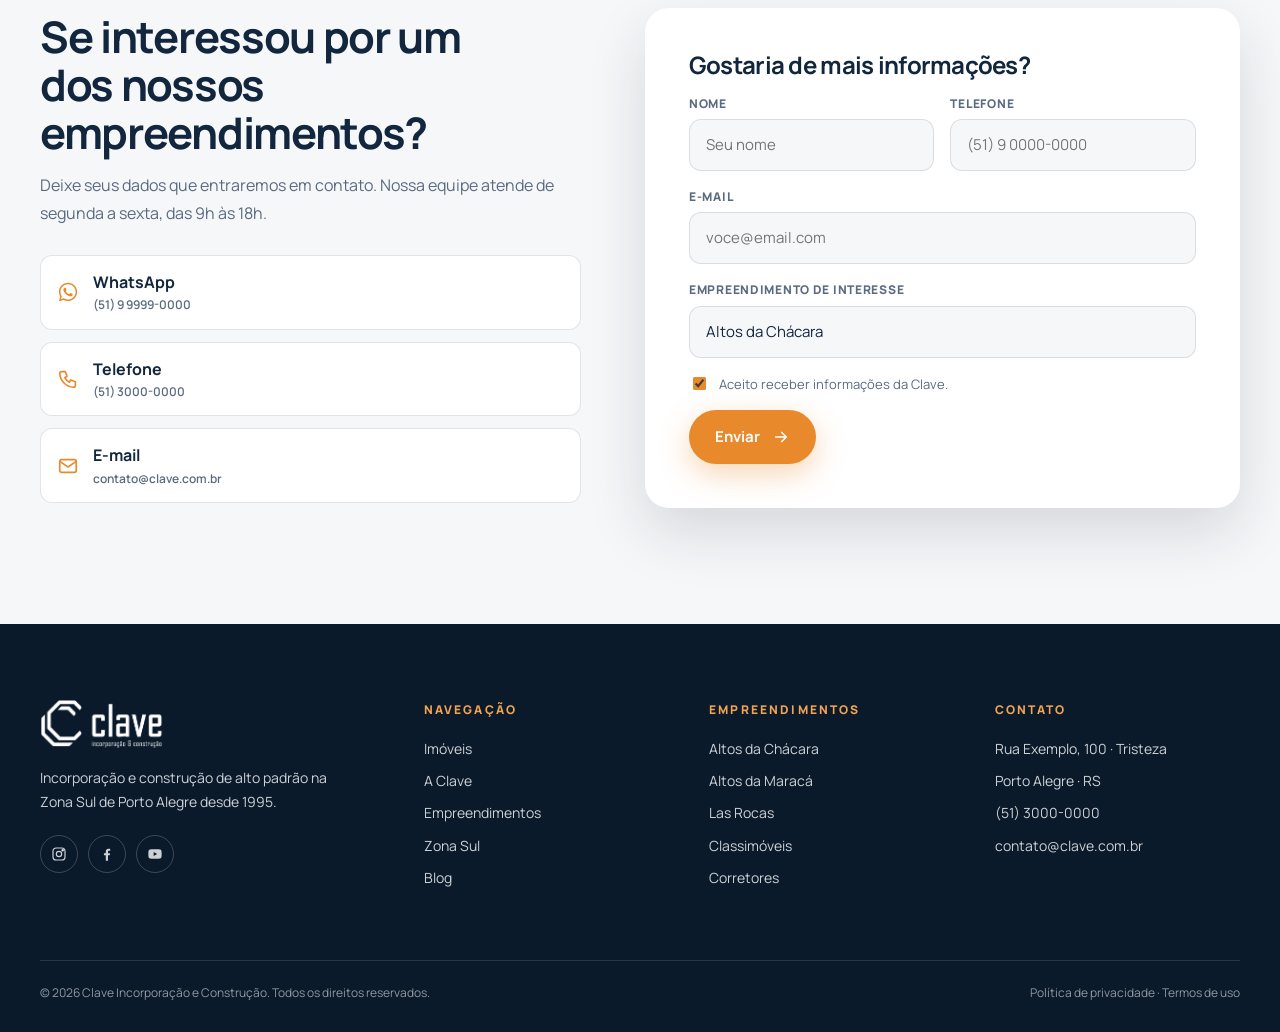
==== commit a2cf344d: "Clave: hero alinhado ao container, kickers removidos, Zona Sul com scroll fixo, fallback do vídeo" ====
--- a/clave/index.html
+++ b/clave/index.html
@@ -27,12 +27,12 @@
 <main id="top">
 <section class="hero" id="imoveis">
   <div class="hero__media">
-    <video autoplay muted loop playsinline poster="assets/img/hero-poster.jpg"><source src="assets/video/hero.mp4" type="video/mp4"></video>
+    <img class="hero__fallback" src="assets/img/hero-poster.jpg" alt="" fetchpriority="high">
+    <video autoplay muted loop playsinline preload="auto" poster="assets/img/hero-poster.jpg"><source src="assets/video/hero.mp4" type="video/mp4"></video>
   </div>
   <div class="hero__inner container">
     <div class="hero__grid">
       <div>
-        <span class="kicker">Zona Sul de Porto Alegre</span>
         <h1 class="hero-title"><span style="--i:0">Morar</span> <span style="--i:1">na</span> <span style="--i:2">Zona</span> <span style="--i:3">Sul</span><br><span class="thin" style="--i:4">já tem um novo endereço.</span></h1>
         <p class="lead">Condomínios fechados de alto padrão, integrados ao verde e com o Guaíba na janela. Há 30 anos a Clave constrói onde a cidade encontra a natureza.</p>
         <div class="hero__actions"><a class="btn" href="#">Encontre a sua natureza <svg viewBox="0 0 24 24" fill="none" stroke="currentColor" stroke-width="2.2" stroke-linecap="round" stroke-linejoin="round"><path d="M5 12h14M13 6l6 6-6 6"/></svg></a><a class="btn btn--ghost" href="#empreendimentos">Ver empreendimentos</a></div>
@@ -53,7 +53,6 @@
   <div class="container about">
     <div class="about__media reveal"><img src="assets/img/sobre.jpg" alt="Terraço com vista para o Guaíba"><span class="about__tag">Vistas privilegiadas da Zona Sul</span></div>
     <div class="about__copy reveal">
-      <span class="kicker">Conheça a Clave</span>
       <h2>Há 30 anos construindo sonhos.</h2>
       <p>Modernidade atrelada à natureza, proximidade com o Guaíba, muito verde e qualidade de vida são as marcas da Zona Sul de Porto Alegre. <b>E é justamente nessa região que a Clave Incorporações atua desde 1995.</b></p>
       <p>Para a Clave, escolher a Zona Sul é conciliar a praticidade de estar na Capital sem abrir mão da qualidade de vida.</p>
@@ -70,7 +69,7 @@
 
 <section class="sec sec--paper" id="empreendimentos">
   <div class="container">
-    <div class="head reveal"><div><span class="kicker">Empreendimentos</span><h2>Prontos para morar, com a natureza como vizinha.</h2></div><a class="link" href="#">Ver todos <svg viewBox="0 0 24 24" fill="none" stroke="currentColor" stroke-width="2.2" stroke-linecap="round" stroke-linejoin="round"><path d="M5 12h14M13 6l6 6-6 6"/></svg></a></div>
+    <div class="head reveal"><div><h2>Prontos para morar, com a natureza como vizinha.</h2></div><a class="link" href="#">Ver todos <svg viewBox="0 0 24 24" fill="none" stroke="currentColor" stroke-width="2.2" stroke-linecap="round" stroke-linejoin="round"><path d="M5 12h14M13 6l6 6-6 6"/></svg></a></div>
     <div class="emps">
       <article class="emp reveal" tabindex="0"><img class="bg" src="assets/img/emp-chacara.jpg" alt="Altos da Chácara" loading="lazy"><span class="emp__status">Pronto para morar</span><div class="emp__body"><img class="emp__logo" src="assets/img/logo-chacara.png" alt="Altos da Chácara"><p>Um porto seguro repleto de sensações para cultivar o que mais importa: a sua própria natureza. O aroma do bosque nativo, a brisa, o pôr do sol e o cantar dos pássaros.</p><a class="btn btn--white" href="#">Conheça <svg viewBox="0 0 24 24" fill="none" stroke="currentColor" stroke-width="2.2" stroke-linecap="round" stroke-linejoin="round"><path d="M5 12h14M13 6l6 6-6 6"/></svg></a></div></article>
       <article class="emp reveal" tabindex="0"><img class="bg" src="assets/img/emp-maraca.jpg" alt="Altos da Maracá" loading="lazy"><span class="emp__status">Pronto para morar</span><div class="emp__body"><img class="emp__logo" src="assets/img/logo-maraca.png" alt="Altos da Maracá"><p>O privilégio de morar na Zona Sul em um lugar fora do comum, integrado à natureza e com a comodidade de estar perto de tudo.</p><a class="btn btn--white" href="#">Conheça <svg viewBox="0 0 24 24" fill="none" stroke="currentColor" stroke-width="2.2" stroke-linecap="round" stroke-linejoin="round"><path d="M5 12h14M13 6l6 6-6 6"/></svg></a></div></article>
@@ -79,9 +78,9 @@
   </div>
 </section>
 
-<section class="sec" id="zonasul">
-  <div class="container">
-    <div class="head reveal"><div><span class="kicker">Viva a Zona Sul</span><h2>Possibilidades perto de você.</h2></div><p class="lead" style="max-width:40ch">Tempo médio de carro a partir de cada empreendimento. Passe o mouse ou toque em um lugar.</p></div>
+<section class="zs-wrap" id="zonasul">
+  <div class="zs-sticky"><div class="container">
+    <div class="head reveal"><div><h2>Possibilidades perto<br>de você.</h2></div><p class="lead" style="max-width:44ch">Tempo médio de carro a partir de cada empreendimento. Passe o mouse<br>ou toque em um lugar.</p></div>
     <div class="zs">
       <div class="zs__media reveal">
         <img data-key="barra-shopping" src="assets/img/zs/barra-shopping.jpg" alt="Barra Shopping" loading="lazy"><img data-key="pontal" src="assets/img/zs/pontal.jpg" alt="Pontal Shopping" loading="lazy"><img data-key="veleiros" src="assets/img/zs/veleiros.jpg" alt="Veleiros do Sul" loading="lazy"><img data-key="jangadeiros" src="assets/img/zs/jangadeiros.jpg" alt="Clube dos Jangadeiros" loading="lazy"><img data-key="jockey" src="assets/img/zs/jockey.jpg" alt="Jockey Clube RS" loading="lazy"><img data-key="joao-paulo" src="assets/img/zs/joao-paulo.jpg" alt="Colégio João Paulo I" loading="lazy"><img data-key="marista" src="assets/img/zs/marista.jpg" alt="Colégio Marista Ipanema" loading="lazy"><img data-key="ipanema-sports" src="assets/img/zs/ipanema-sports.jpg" alt="Ipanema Sports" loading="lazy"><img data-key="calcadao" src="assets/img/zs/calcadao.jpg" alt="Calçadão de Ipanema" loading="lazy"><img data-key="winge" src="assets/img/zs/winge.jpg" alt="Floricultura Winge" loading="lazy"><img data-key="beira-rio" src="assets/img/zs/beira-rio.jpg" alt="Estádio Beira-Rio" loading="lazy">
@@ -89,16 +88,16 @@
         <div class="zs__caption"><b></b></div>
       </div>
       <div class="reveal">
-        <div class="zs__list"><button class="zs__item" data-img="barra-shopping" type="button"><b>Barra Shopping</b><span class="zs__times"><span title="Altos da Chácara"><i>AC</i>11 min</span><span title="Altos da Maracá"><i>AM</i>9 min</span><span title="Las Rocas"><i>LR</i>12 min</span></span></button><button class="zs__item" data-img="pontal" type="button"><b>Pontal Shopping</b><span class="zs__times"><span title="Altos da Chácara"><i>AC</i>11 min</span><span title="Altos da Maracá"><i>AM</i>12 min</span><span title="Las Rocas"><i>LR</i>15 min</span></span></button><button class="zs__item" data-img="veleiros" type="button"><b>Veleiros do Sul</b><span class="zs__times"><span title="Altos da Chácara"><i>AC</i>9 min</span><span title="Altos da Maracá"><i>AM</i>7 min</span><span title="Las Rocas"><i>LR</i>11 min</span></span></button><button class="zs__item" data-img="jangadeiros" type="button"><b>Clube dos Jangadeiros</b><span class="zs__times"><span title="Altos da Chácara"><i>AC</i>5 min</span><span title="Altos da Maracá"><i>AM</i>5 min</span><span title="Las Rocas"><i>LR</i>6 min</span></span></button><button class="zs__item" data-img="jockey" type="button"><b>Jockey Clube RS</b><span class="zs__times"><span title="Altos da Chácara"><i>AC</i>7 min</span><span title="Altos da Maracá"><i>AM</i>6 min</span><span title="Las Rocas"><i>LR</i>10 min</span></span></button><button class="zs__item" data-img="" type="button"><b>Colégio Leonardo da Vinci</b><span class="zs__times"><span title="Altos da Chácara"><i>AC</i>8 min</span><span title="Altos da Maracá"><i>AM</i>10 min</span><span title="Las Rocas"><i>LR</i>9 min</span></span></button><button class="zs__item" data-img="joao-paulo" type="button"><b>Colégio João Paulo I</b><span class="zs__times"><span title="Altos da Chácara"><i>AC</i>8 min</span><span title="Altos da Maracá"><i>AM</i>10 min</span><span title="Las Rocas"><i>LR</i>2 min</span></span></button><button class="zs__item" data-img="marista" type="button"><b>Colégio Marista Ipanema</b><span class="zs__times"><span title="Altos da Chácara"><i>AC</i>7 min</span><span title="Altos da Maracá"><i>AM</i>9 min</span><span title="Las Rocas"><i>LR</i>1 min</span></span></button><button class="zs__item" data-img="ipanema-sports" type="button"><b>Ipanema Sports</b><span class="zs__times"><span title="Altos da Chácara"><i>AC</i>5 min</span><span title="Altos da Maracá"><i>AM</i>10 min</span><span title="Las Rocas"><i>LR</i>1 min</span></span></button><button class="zs__item" data-img="calcadao" type="button"><b>Calçadão de Ipanema</b><span class="zs__times"><span title="Altos da Chácara"><i>AC</i>9 min</span><span title="Altos da Maracá"><i>AM</i>12 min</span><span title="Las Rocas"><i>LR</i>4 min</span></span></button><button class="zs__item" data-img="" type="button"><b>Zaffari Otto Niemeyer</b><span class="zs__times"><span title="Altos da Chácara"><i>AC</i>5 min</span><span title="Altos da Maracá"><i>AM</i>4 min</span><span title="Las Rocas"><i>LR</i>5 min</span></span></button><button class="zs__item" data-img="winge" type="button"><b>Floricultura Winge</b><span class="zs__times"><span title="Altos da Chácara"><i>AC</i>4 min</span><span title="Altos da Maracá"><i>AM</i>5 min</span><span title="Las Rocas"><i>LR</i>5 min</span></span></button><button class="zs__item" data-img="beira-rio" type="button"><b>Estádio Beira-Rio</b><span class="zs__times"><span title="Altos da Chácara"><i>AC</i>10 min</span><span title="Altos da Maracá"><i>AM</i>12 min</span><span title="Las Rocas"><i>LR</i>15 min</span></span></button></div>
+        <div class="zs__list" id="zs-list"><button class="zs__item" data-img="barra-shopping" type="button"><b>Barra Shopping</b><span class="zs__times"><span title="Altos da Chácara"><i>AC</i>11 min</span><span title="Altos da Maracá"><i>AM</i>9 min</span><span title="Las Rocas"><i>LR</i>12 min</span></span></button><button class="zs__item" data-img="pontal" type="button"><b>Pontal Shopping</b><span class="zs__times"><span title="Altos da Chácara"><i>AC</i>11 min</span><span title="Altos da Maracá"><i>AM</i>12 min</span><span title="Las Rocas"><i>LR</i>15 min</span></span></button><button class="zs__item" data-img="veleiros" type="button"><b>Veleiros do Sul</b><span class="zs__times"><span title="Altos da Chácara"><i>AC</i>9 min</span><span title="Altos da Maracá"><i>AM</i>7 min</span><span title="Las Rocas"><i>LR</i>11 min</span></span></button><button class="zs__item" data-img="jangadeiros" type="button"><b>Clube dos Jangadeiros</b><span class="zs__times"><span title="Altos da Chácara"><i>AC</i>5 min</span><span title="Altos da Maracá"><i>AM</i>5 min</span><span title="Las Rocas"><i>LR</i>6 min</span></span></button><button class="zs__item" data-img="jockey" type="button"><b>Jockey Clube RS</b><span class="zs__times"><span title="Altos da Chácara"><i>AC</i>7 min</span><span title="Altos da Maracá"><i>AM</i>6 min</span><span title="Las Rocas"><i>LR</i>10 min</span></span></button><button class="zs__item" data-img="" type="button"><b>Colégio Leonardo da Vinci</b><span class="zs__times"><span title="Altos da Chácara"><i>AC</i>8 min</span><span title="Altos da Maracá"><i>AM</i>10 min</span><span title="Las Rocas"><i>LR</i>9 min</span></span></button><button class="zs__item" data-img="joao-paulo" type="button"><b>Colégio João Paulo I</b><span class="zs__times"><span title="Altos da Chácara"><i>AC</i>8 min</span><span title="Altos da Maracá"><i>AM</i>10 min</span><span title="Las Rocas"><i>LR</i>2 min</span></span></button><button class="zs__item" data-img="marista" type="button"><b>Colégio Marista Ipanema</b><span class="zs__times"><span title="Altos da Chácara"><i>AC</i>7 min</span><span title="Altos da Maracá"><i>AM</i>9 min</span><span title="Las Rocas"><i>LR</i>1 min</span></span></button><button class="zs__item" data-img="ipanema-sports" type="button"><b>Ipanema Sports</b><span class="zs__times"><span title="Altos da Chácara"><i>AC</i>5 min</span><span title="Altos da Maracá"><i>AM</i>10 min</span><span title="Las Rocas"><i>LR</i>1 min</span></span></button><button class="zs__item" data-img="calcadao" type="button"><b>Calçadão de Ipanema</b><span class="zs__times"><span title="Altos da Chácara"><i>AC</i>9 min</span><span title="Altos da Maracá"><i>AM</i>12 min</span><span title="Las Rocas"><i>LR</i>4 min</span></span></button><button class="zs__item" data-img="" type="button"><b>Zaffari Otto Niemeyer</b><span class="zs__times"><span title="Altos da Chácara"><i>AC</i>5 min</span><span title="Altos da Maracá"><i>AM</i>4 min</span><span title="Las Rocas"><i>LR</i>5 min</span></span></button><button class="zs__item" data-img="winge" type="button"><b>Floricultura Winge</b><span class="zs__times"><span title="Altos da Chácara"><i>AC</i>4 min</span><span title="Altos da Maracá"><i>AM</i>5 min</span><span title="Las Rocas"><i>LR</i>5 min</span></span></button><button class="zs__item" data-img="beira-rio" type="button"><b>Estádio Beira-Rio</b><span class="zs__times"><span title="Altos da Chácara"><i>AC</i>10 min</span><span title="Altos da Maracá"><i>AM</i>12 min</span><span title="Las Rocas"><i>LR</i>15 min</span></span></button></div>
         <div class="zs__legend"><span><i></i>AC · Altos da Chácara</span><span><i class="b"></i>AM · Altos da Maracá</span><span><i class="c"></i>LR · Las Rocas</span></div>
       </div>
     </div>
-  </div>
+  </div></div>
 </section>
 
 <section class="sec sec--paper" id="blog">
   <div class="container">
-    <div class="head reveal"><div><span class="kicker">Nossos conteúdos</span><h2>Fique por dentro das novidades.</h2></div><a class="link" href="#">Ver blog <svg viewBox="0 0 24 24" fill="none" stroke="currentColor" stroke-width="2.2" stroke-linecap="round" stroke-linejoin="round"><path d="M5 12h14M13 6l6 6-6 6"/></svg></a></div>
+    <div class="head reveal"><div><h2>Fique por dentro das novidades.</h2></div><a class="link" href="#">Ver blog <svg viewBox="0 0 24 24" fill="none" stroke="currentColor" stroke-width="2.2" stroke-linecap="round" stroke-linejoin="round"><path d="M5 12h14M13 6l6 6-6 6"/></svg></a></div>
     <div class="posts">
       <a class="post reveal" href="#"><figure><img src="assets/img/blog1.jpg" alt="" loading="lazy"></figure><div><small>Mercado</small><h3>Como avaliar o m² de um imóvel antes de decidir a compra</h3><p>Por que o valor por m² não deve ser analisado sozinho e quais critérios considerar antes de escolher um imóvel de alto padrão.</p><span class="link">Ler artigo <svg viewBox="0 0 24 24" fill="none" stroke="currentColor" stroke-width="2.2" stroke-linecap="round" stroke-linejoin="round"><path d="M5 12h14M13 6l6 6-6 6"/></svg></span></div></a>
       <a class="post reveal" href="#"><figure><img src="assets/img/blog2.jpg" alt="" loading="lazy"></figure><div><small>Zona Sul</small><h3>Cantina Toscana: gastronomia italiana com história na Zona Sul</h3><p>Em um casarão da década de 50 na Vila Assunção, a Cantina Toscana reúne gastronomia italiana, história familiar e hospitalidade.</p><span class="link">Ler artigo <svg viewBox="0 0 24 24" fill="none" stroke="currentColor" stroke-width="2.2" stroke-linecap="round" stroke-linejoin="round"><path d="M5 12h14M13 6l6 6-6 6"/></svg></span></div></a>
@@ -111,7 +110,7 @@
   <div class="container">
     <div class="dacao reveal">
       <figure><img src="assets/img/dacao.jpg" alt="Imóvel no bairro Assunção" loading="lazy"></figure>
-      <div><span class="kicker">Oportunidade de dação</span><h2>Conheça o imóvel no bairro Assunção.</h2><p>Unidade disponível para negociação em dação, em uma das áreas mais valorizadas da Zona Sul de Porto Alegre.</p><a class="btn" href="#">Conferir <svg viewBox="0 0 24 24" fill="none" stroke="currentColor" stroke-width="2.2" stroke-linecap="round" stroke-linejoin="round"><path d="M5 12h14M13 6l6 6-6 6"/></svg></a></div>
+      <div><h2>Conheça o imóvel no bairro Assunção.</h2><p>Unidade disponível para negociação em dação, em uma das áreas mais valorizadas da Zona Sul de Porto Alegre.</p><a class="btn" href="#">Conferir <svg viewBox="0 0 24 24" fill="none" stroke="currentColor" stroke-width="2.2" stroke-linecap="round" stroke-linejoin="round"><path d="M5 12h14M13 6l6 6-6 6"/></svg></a></div>
     </div>
   </div>
 </section>
@@ -119,7 +118,6 @@
 <section class="sec sec--paper" id="contato">
   <div class="container contact">
     <div class="reveal">
-      <span class="kicker">Fale conosco</span>
       <h2>Se interessou por um dos nossos empreendimentos?</h2>
       <p class="lead">Deixe seus dados que entraremos em contato. Nossa equipe atende de segunda a sexta, das 9h às 18h.</p>
       <div class="contact__channels">
--- a/clave/css/style.css
+++ b/clave/css/style.css
@@ -39,7 +39,7 @@
 .head h2{max-width:20ch}
 
 /* Buttons */
-.btn{display:inline-flex;align-items:center;gap:12px;height:54px;padding:0 26px;border-radius:var(--pill);font-weight:700;font-size:15px;background:var(--sun-500);color:#fff;transition:transform .4s var(--ease),background .3s,box-shadow .4s;box-shadow:0 10px 30px rgb(232 137 43 / .35)}
+.btn{display:inline-flex;align-items:center;gap:12px;white-space:nowrap;height:54px;padding:0 26px;border-radius:var(--pill);font-weight:700;font-size:15px;background:var(--sun-500);color:#fff;transition:transform .4s var(--ease),background .3s,box-shadow .4s;box-shadow:0 10px 30px rgb(232 137 43 / .35)}
 .btn svg{width:18px;height:18px;transition:transform .4s var(--ease)}
 .btn:hover{transform:translateY(-2px);background:var(--sun-400)}
 .btn:hover svg{transform:translateX(4px)}
@@ -71,13 +71,16 @@
 .mnav .btn{align-self:flex-start;margin-top:12px}
 .mnav__close{position:absolute;top:22px;right:var(--gutter);width:44px;height:44px;border-radius:50%;border:1.5px solid rgb(255 255 255 / .4);display:grid;place-items:center;color:#fff}
 @media(max-width:1060px){.nav,.header__cta .btn--ghost{display:none}.burger{display:grid}}
+@media(max-width:520px){.header__cta .btn{display:none}}
 
 /* Hero */
-.hero{position:relative;min-height:100svh;display:flex;align-items:end;overflow:clip;background:var(--navy-950);color:#fff}
+.hero{position:relative;min-height:100svh;display:flex;align-items:end;justify-content:center;overflow:clip;background:var(--navy-950);color:#fff}
 .hero__media{position:absolute;inset:0}
-.hero__media video,.hero__media img{width:100%;height:100%;object-fit:cover}
+.hero__media video,.hero__media img{position:absolute;inset:0;width:100%;height:100%;object-fit:cover}
+.hero__media video{opacity:0;transition:opacity .8s}
+.hero__media video.is-playing{opacity:1}
 .hero__media::after{content:"";position:absolute;inset:0;background:linear-gradient(180deg,rgb(11 26 43 / .45) 0%,rgb(11 26 43 / .05) 35%,rgb(11 26 43 / .55) 75%,rgb(11 26 43 / .9) 100%)}
-.hero__inner{position:relative;width:100%;padding:160px 0 0}
+.hero__inner{position:relative;padding:160px 0 0}
 .hero__grid{display:grid;grid-template-columns:1.2fr .8fr;align-items:end;gap:40px;padding-bottom:clamp(60px,8vw,110px)}
 .hero h1{color:#fff;max-width:14ch}
 .hero h1 b{font-weight:800}
@@ -125,11 +128,14 @@
 .emp .btn{height:46px;padding:0 20px;font-size:14px;align-self:flex-start}
 @media(max-width:960px){.emps{grid-template-columns:1fr}.emp{min-height:460px}.emp__body p{max-height:none;opacity:1;margin-bottom:18px}}
 
-/* Zona Sul */
-.zs{display:grid;grid-template-columns:1.15fr .85fr;gap:clamp(24px,4vw,56px);align-items:start}
-.zs__media{position:sticky;top:100px;border-radius:var(--r-xl);overflow:hidden;aspect-ratio:4/3;background:var(--navy-800);box-shadow:var(--shadow)}
-.zs__media img{position:absolute;inset:0;width:100%;height:100%;object-fit:cover;opacity:0;transition:opacity .6s}
-.zs__media img.is-active{opacity:1}
+/* Zona Sul — sticky scroller */
+.zs-wrap{position:relative;height:calc(100vh * 4.2)}
+.zs-sticky{position:sticky;top:0;height:100vh;display:flex;align-items:center;overflow:hidden;background:#fff}
+.zs-sticky .head{margin-bottom:clamp(18px,2.4vh,32px)}
+.zs{display:grid;grid-template-columns:1.15fr .85fr;gap:clamp(24px,4vw,56px);align-items:stretch;height:min(62vh,640px)}
+.zs__media{position:relative;border-radius:var(--r-xl);overflow:hidden;background:var(--navy-800);box-shadow:var(--shadow)}
+.zs__media img{position:absolute;inset:0;width:100%;height:100%;object-fit:cover;opacity:0;transform:scale(1.04);transition:opacity .6s,transform 1.2s var(--ease)}
+.zs__media img.is-active{opacity:1;transform:none}
 .zs__media .zs__empty{position:absolute;inset:0;display:none;place-items:center;text-align:center;padding:40px;background:linear-gradient(160deg,var(--navy-800),var(--navy-950));color:#fff}
 .zs__media.is-empty .zs__empty{display:grid}
 .zs__empty svg{width:44px;height:44px;color:var(--sun-400);margin:0 auto 14px}
@@ -137,8 +143,10 @@
 .zs__empty span{font-size:13px;color:rgb(255 255 255 / .7)}
 .zs__caption{position:absolute;left:20px;bottom:20px;right:20px;display:flex;justify-content:space-between;align-items:end;gap:12px;color:#fff;z-index:1}
 .zs__caption b{font-size:22px;letter-spacing:-.02em;text-shadow:0 2px 12px rgb(0 0 0 / .5)}
-.zs__list{display:grid;gap:6px}
-.zs__item{display:grid;grid-template-columns:1fr auto;align-items:center;gap:14px;padding:14px 18px;border-radius:var(--r-md);background:var(--white);border:1px solid var(--line);text-align:left;transition:border-color .3s,background .3s,transform .4s var(--ease)}
+.zs__side{display:flex;flex-direction:column;min-height:0}
+.zs__list{display:grid;gap:6px;overflow:hidden;flex:1;min-height:0;position:relative;mask-image:linear-gradient(180deg,#000 85%,transparent);-webkit-mask-image:linear-gradient(180deg,#000 85%,transparent)}
+.zs__track{display:grid;gap:6px;transition:transform .5s var(--ease)}
+.zs__item{display:grid;grid-template-columns:1fr auto;align-items:center;gap:14px;padding:14px 18px;border-radius:var(--r-md);background:var(--white);border:1px solid var(--line);text-align:left;transition:border-color .3s,background .3s,color .3s}
 .zs__item:hover{border-color:var(--blue-500)}
 .zs__item.is-active{background:var(--navy-900);color:#fff;border-color:var(--navy-900)}
 .zs__item b{font-size:15px;font-weight:700}
@@ -146,12 +154,19 @@
 .zs__times span{display:inline-flex;align-items:center;gap:5px;padding:6px 10px;border-radius:var(--pill);background:var(--blue-100);color:var(--navy-900);font-size:12px;font-weight:800;white-space:nowrap}
 .zs__times span i{font-style:normal;font-weight:600;opacity:.6;font-size:10px;letter-spacing:.06em}
 .zs__item.is-active .zs__times span{background:rgb(255 255 255 / .12);color:#fff}
-.zs__legend{display:flex;gap:16px;flex-wrap:wrap;margin-top:18px;font-size:12px;color:var(--ink-muted)}
+.zs__legend{display:flex;gap:16px;flex-wrap:wrap;margin-top:14px;font-size:12px;color:var(--ink-muted)}
 .zs__legend span{display:inline-flex;align-items:center;gap:6px}
 .zs__legend i{width:8px;height:8px;border-radius:50%;background:var(--sun-500)}
 .zs__legend i.b{background:var(--blue-500)}.zs__legend i.c{background:var(--navy-800)}
-@media(max-width:900px){.zs{grid-template-columns:1fr}.zs__media{position:static}.zs__item{grid-template-columns:1fr}.zs__times{flex-wrap:wrap}}
-
+.zs__progress{height:3px;background:var(--line);border-radius:2px;margin-top:14px;overflow:hidden}
+.zs__progress i{display:block;height:100%;width:0;background:var(--sun-500);transition:width .3s}
+@media(max-width:900px){
+  .zs-sticky .head{margin-bottom:12px}.zs-sticky .head h2{font-size:26px}.zs-sticky .head .lead{display:none}
+  .zs{grid-template-columns:1fr;grid-template-rows:auto 1fr;height:calc(100vh - 150px);gap:12px}
+  .zs__media{aspect-ratio:16/10;height:auto}
+  .zs__item{grid-template-columns:1fr;gap:6px;padding:12px 14px}.zs__times{flex-wrap:wrap}
+  .zs__legend{display:none}
+}
 /* Blog */
 .posts{display:grid;grid-template-columns:repeat(3,1fr);gap:22px}
 .post{display:flex;flex-direction:column;border-radius:var(--r-xl);overflow:hidden;background:#fff;border:1px solid var(--line);transition:transform .4s var(--ease),box-shadow .4s}
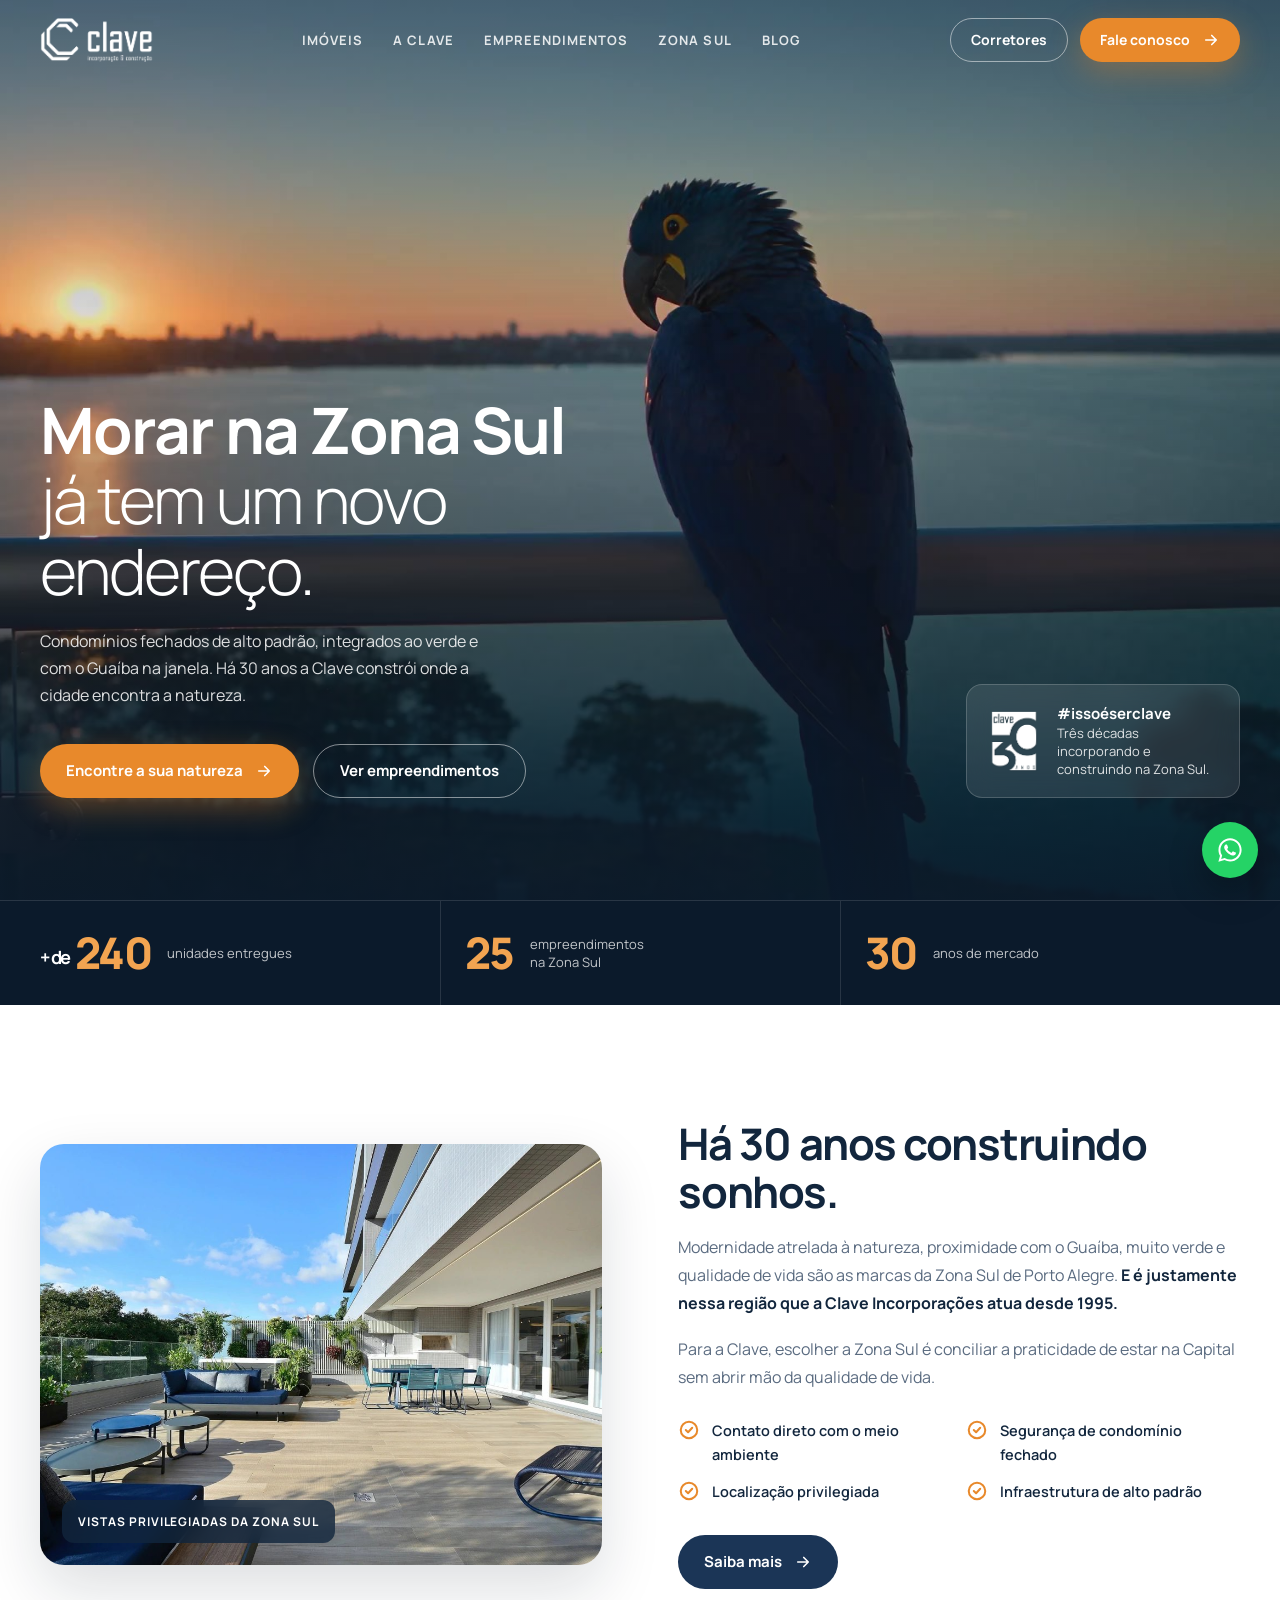
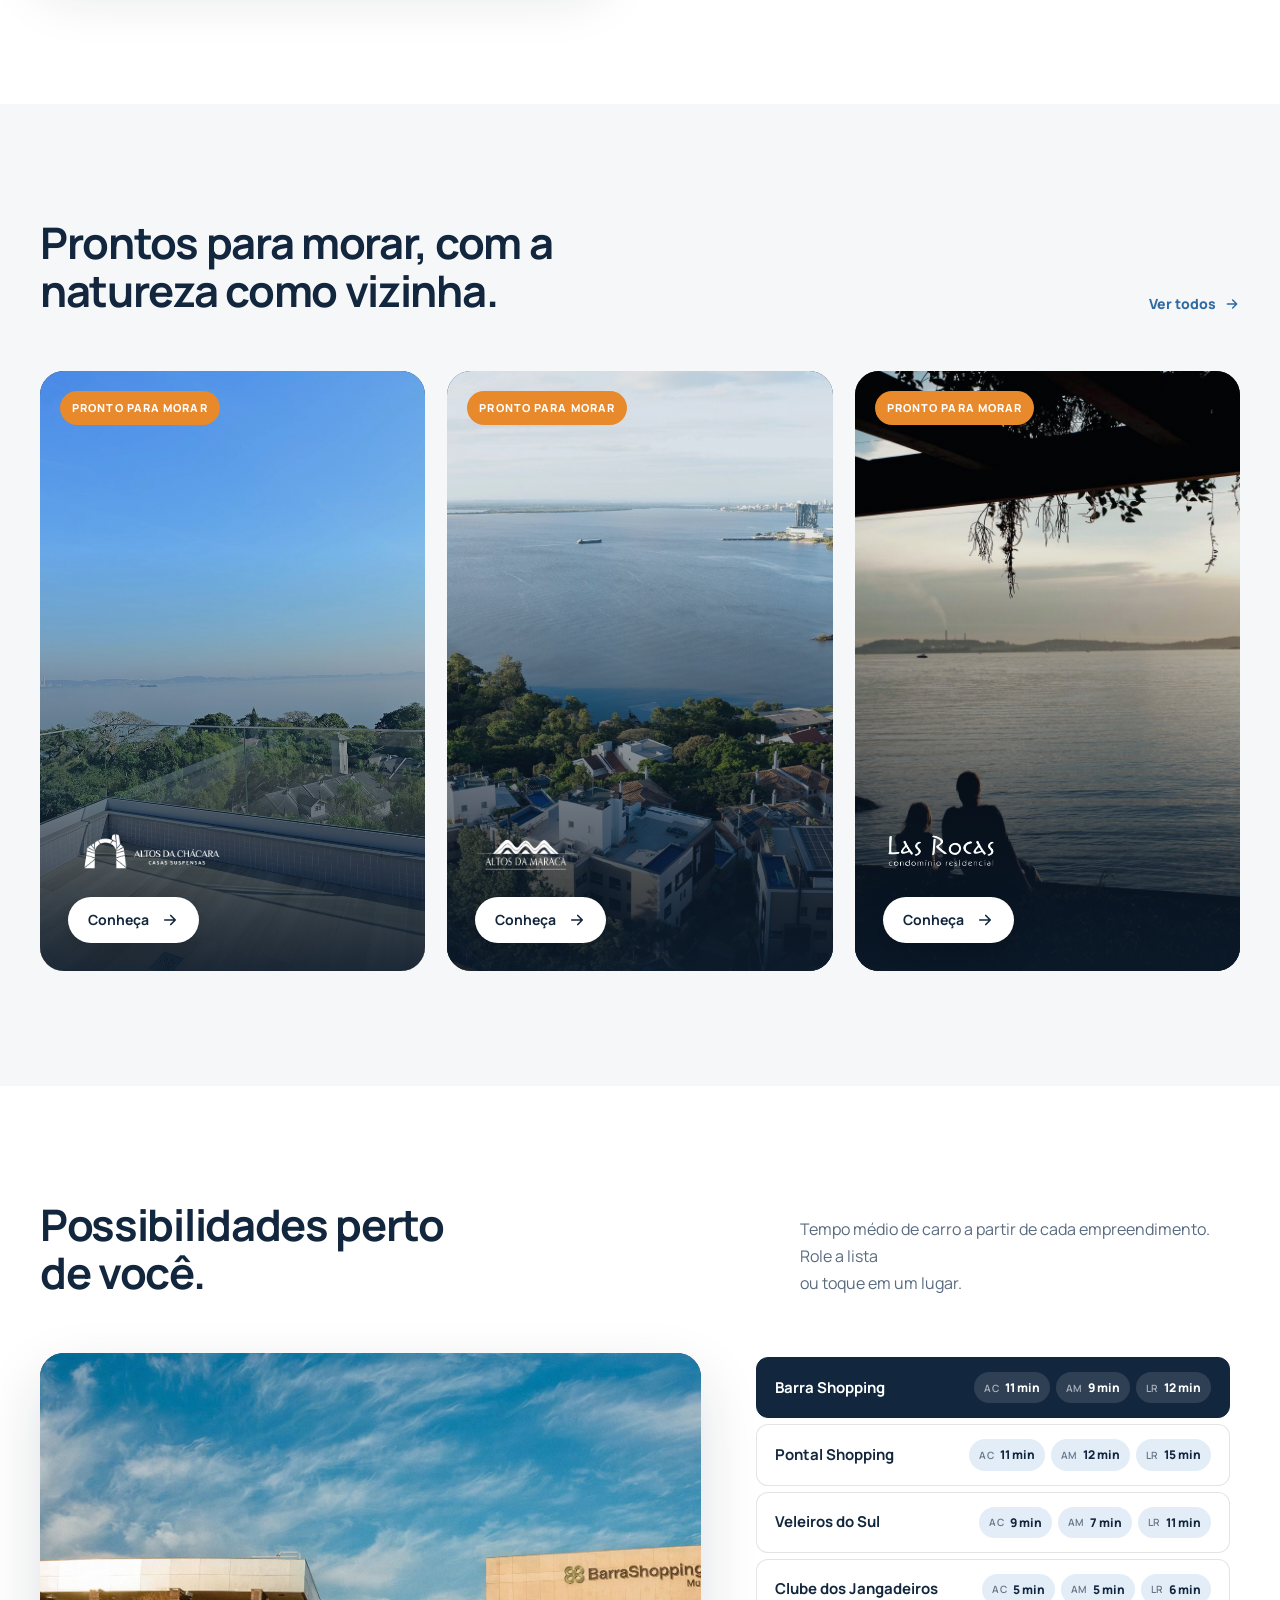
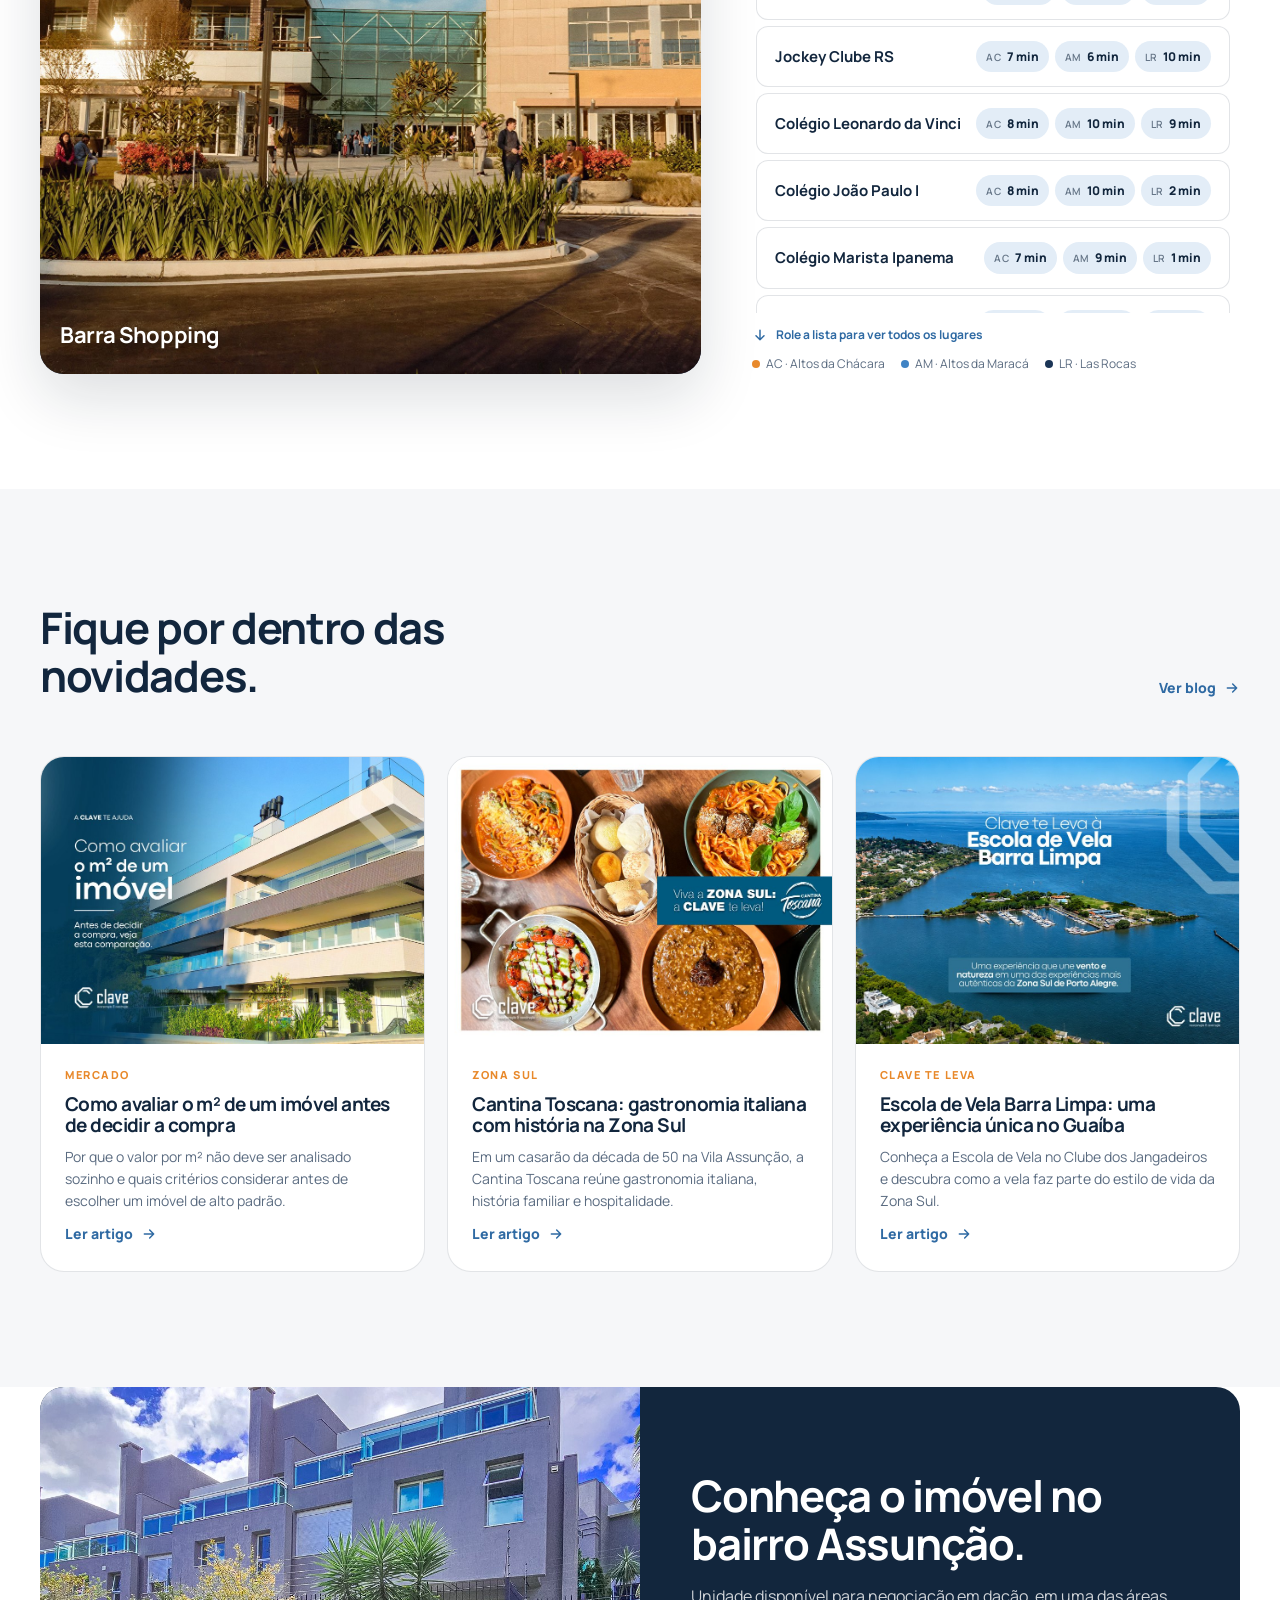
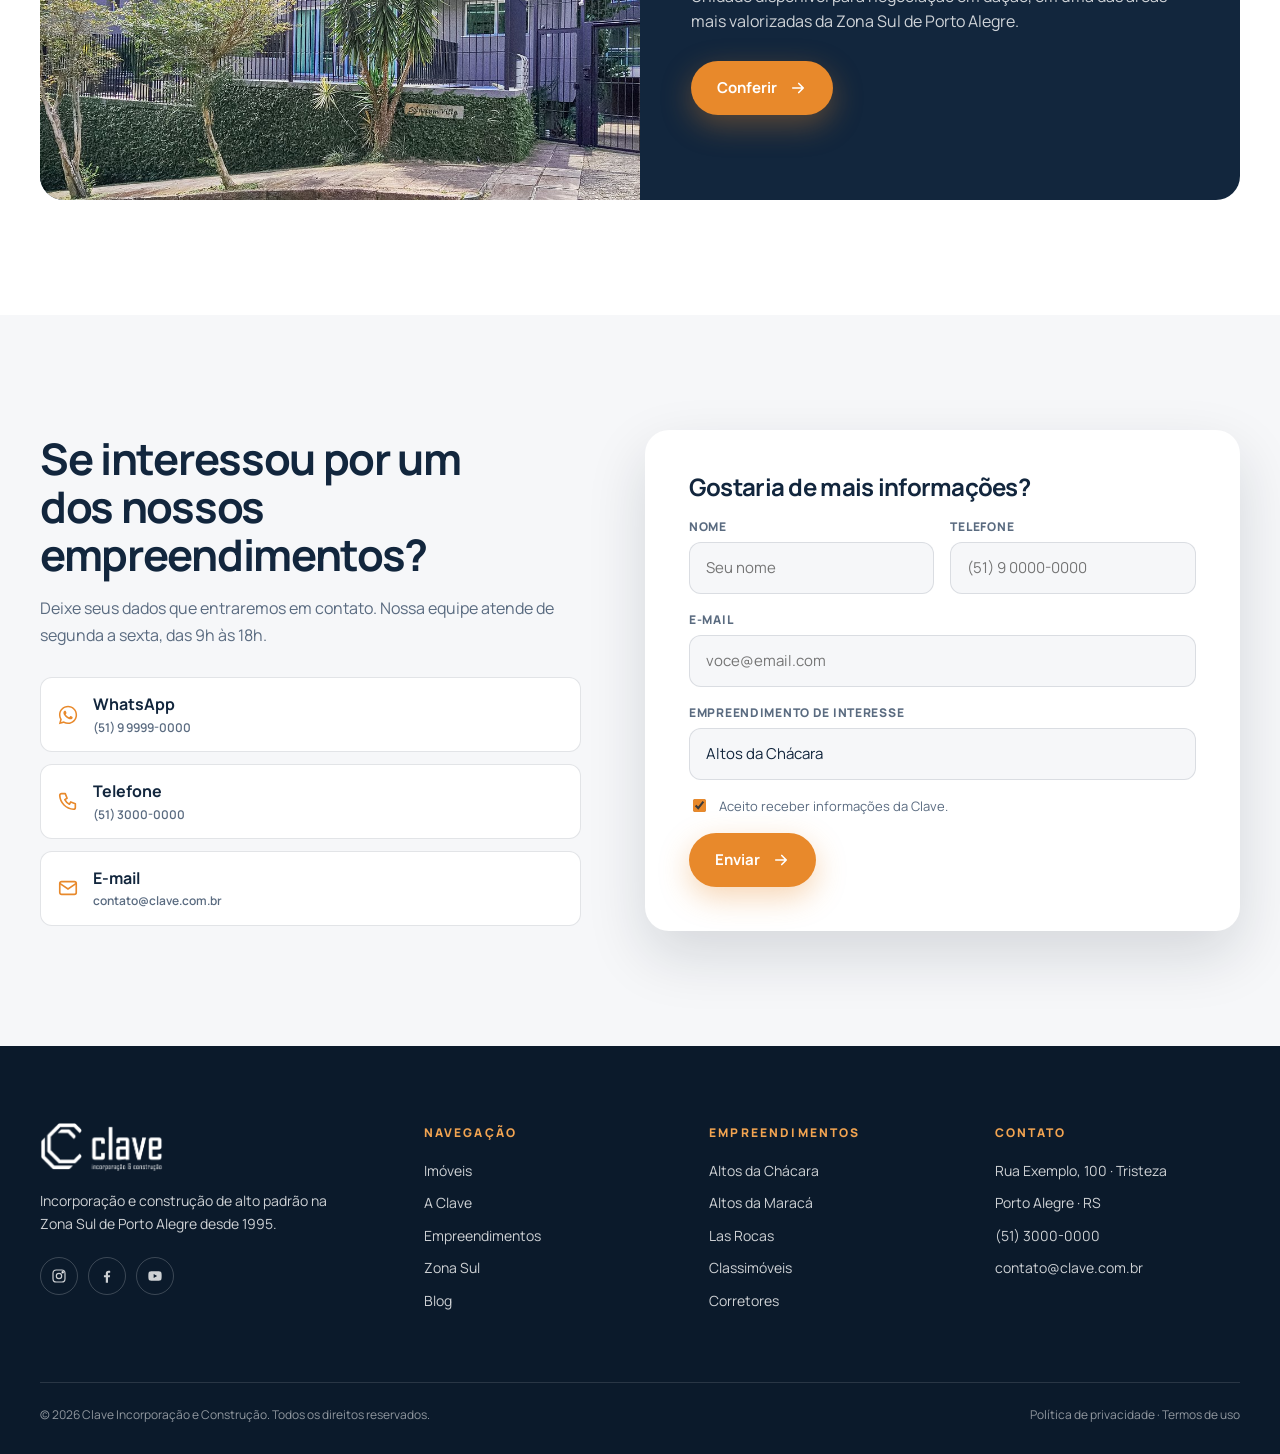
==== commit 24a1f273: "Clave: lista da Zona Sul com rolagem interna e encadeamento para a página" ====
--- a/clave/index.html
+++ b/clave/index.html
@@ -78,9 +78,9 @@
   </div>
 </section>
 
-<section class="zs-wrap" id="zonasul">
-  <div class="zs-sticky"><div class="container">
-    <div class="head reveal"><div><h2>Possibilidades perto<br>de você.</h2></div><p class="lead" style="max-width:44ch">Tempo médio de carro a partir de cada empreendimento. Passe o mouse<br>ou toque em um lugar.</p></div>
+<section class="sec" id="zonasul">
+  <div class="container">
+    <div class="head reveal"><div><h2>Possibilidades perto<br>de você.</h2></div><p class="lead" style="max-width:44ch">Tempo médio de carro a partir de cada empreendimento. Role a lista<br>ou toque em um lugar.</p></div>
     <div class="zs">
       <div class="zs__media reveal">
         <img data-key="barra-shopping" src="assets/img/zs/barra-shopping.jpg" alt="Barra Shopping" loading="lazy"><img data-key="pontal" src="assets/img/zs/pontal.jpg" alt="Pontal Shopping" loading="lazy"><img data-key="veleiros" src="assets/img/zs/veleiros.jpg" alt="Veleiros do Sul" loading="lazy"><img data-key="jangadeiros" src="assets/img/zs/jangadeiros.jpg" alt="Clube dos Jangadeiros" loading="lazy"><img data-key="jockey" src="assets/img/zs/jockey.jpg" alt="Jockey Clube RS" loading="lazy"><img data-key="joao-paulo" src="assets/img/zs/joao-paulo.jpg" alt="Colégio João Paulo I" loading="lazy"><img data-key="marista" src="assets/img/zs/marista.jpg" alt="Colégio Marista Ipanema" loading="lazy"><img data-key="ipanema-sports" src="assets/img/zs/ipanema-sports.jpg" alt="Ipanema Sports" loading="lazy"><img data-key="calcadao" src="assets/img/zs/calcadao.jpg" alt="Calçadão de Ipanema" loading="lazy"><img data-key="winge" src="assets/img/zs/winge.jpg" alt="Floricultura Winge" loading="lazy"><img data-key="beira-rio" src="assets/img/zs/beira-rio.jpg" alt="Estádio Beira-Rio" loading="lazy">
@@ -89,10 +89,11 @@
       </div>
       <div class="reveal">
         <div class="zs__list" id="zs-list"><button class="zs__item" data-img="barra-shopping" type="button"><b>Barra Shopping</b><span class="zs__times"><span title="Altos da Chácara"><i>AC</i>11 min</span><span title="Altos da Maracá"><i>AM</i>9 min</span><span title="Las Rocas"><i>LR</i>12 min</span></span></button><button class="zs__item" data-img="pontal" type="button"><b>Pontal Shopping</b><span class="zs__times"><span title="Altos da Chácara"><i>AC</i>11 min</span><span title="Altos da Maracá"><i>AM</i>12 min</span><span title="Las Rocas"><i>LR</i>15 min</span></span></button><button class="zs__item" data-img="veleiros" type="button"><b>Veleiros do Sul</b><span class="zs__times"><span title="Altos da Chácara"><i>AC</i>9 min</span><span title="Altos da Maracá"><i>AM</i>7 min</span><span title="Las Rocas"><i>LR</i>11 min</span></span></button><button class="zs__item" data-img="jangadeiros" type="button"><b>Clube dos Jangadeiros</b><span class="zs__times"><span title="Altos da Chácara"><i>AC</i>5 min</span><span title="Altos da Maracá"><i>AM</i>5 min</span><span title="Las Rocas"><i>LR</i>6 min</span></span></button><button class="zs__item" data-img="jockey" type="button"><b>Jockey Clube RS</b><span class="zs__times"><span title="Altos da Chácara"><i>AC</i>7 min</span><span title="Altos da Maracá"><i>AM</i>6 min</span><span title="Las Rocas"><i>LR</i>10 min</span></span></button><button class="zs__item" data-img="" type="button"><b>Colégio Leonardo da Vinci</b><span class="zs__times"><span title="Altos da Chácara"><i>AC</i>8 min</span><span title="Altos da Maracá"><i>AM</i>10 min</span><span title="Las Rocas"><i>LR</i>9 min</span></span></button><button class="zs__item" data-img="joao-paulo" type="button"><b>Colégio João Paulo I</b><span class="zs__times"><span title="Altos da Chácara"><i>AC</i>8 min</span><span title="Altos da Maracá"><i>AM</i>10 min</span><span title="Las Rocas"><i>LR</i>2 min</span></span></button><button class="zs__item" data-img="marista" type="button"><b>Colégio Marista Ipanema</b><span class="zs__times"><span title="Altos da Chácara"><i>AC</i>7 min</span><span title="Altos da Maracá"><i>AM</i>9 min</span><span title="Las Rocas"><i>LR</i>1 min</span></span></button><button class="zs__item" data-img="ipanema-sports" type="button"><b>Ipanema Sports</b><span class="zs__times"><span title="Altos da Chácara"><i>AC</i>5 min</span><span title="Altos da Maracá"><i>AM</i>10 min</span><span title="Las Rocas"><i>LR</i>1 min</span></span></button><button class="zs__item" data-img="calcadao" type="button"><b>Calçadão de Ipanema</b><span class="zs__times"><span title="Altos da Chácara"><i>AC</i>9 min</span><span title="Altos da Maracá"><i>AM</i>12 min</span><span title="Las Rocas"><i>LR</i>4 min</span></span></button><button class="zs__item" data-img="" type="button"><b>Zaffari Otto Niemeyer</b><span class="zs__times"><span title="Altos da Chácara"><i>AC</i>5 min</span><span title="Altos da Maracá"><i>AM</i>4 min</span><span title="Las Rocas"><i>LR</i>5 min</span></span></button><button class="zs__item" data-img="winge" type="button"><b>Floricultura Winge</b><span class="zs__times"><span title="Altos da Chácara"><i>AC</i>4 min</span><span title="Altos da Maracá"><i>AM</i>5 min</span><span title="Las Rocas"><i>LR</i>5 min</span></span></button><button class="zs__item" data-img="beira-rio" type="button"><b>Estádio Beira-Rio</b><span class="zs__times"><span title="Altos da Chácara"><i>AC</i>10 min</span><span title="Altos da Maracá"><i>AM</i>12 min</span><span title="Las Rocas"><i>LR</i>15 min</span></span></button></div>
+        <div class="zs__hint"><svg viewBox="0 0 24 24" fill="none" stroke="currentColor" stroke-width="2.2" stroke-linecap="round" stroke-linejoin="round"><path d="M12 5v14M6 13l6 6 6-6"/></svg>Role a lista para ver todos os lugares</div>
         <div class="zs__legend"><span><i></i>AC · Altos da Chácara</span><span><i class="b"></i>AM · Altos da Maracá</span><span><i class="c"></i>LR · Las Rocas</span></div>
       </div>
     </div>
-  </div></div>
+  </div>
 </section>
 
 <section class="sec sec--paper" id="blog">
--- a/clave/css/style.css
+++ b/clave/css/style.css
@@ -128,12 +128,9 @@
 .emp .btn{height:46px;padding:0 20px;font-size:14px;align-self:flex-start}
 @media(max-width:960px){.emps{grid-template-columns:1fr}.emp{min-height:460px}.emp__body p{max-height:none;opacity:1;margin-bottom:18px}}
 
-/* Zona Sul — sticky scroller */
-.zs-wrap{position:relative;height:calc(100vh * 4.2)}
-.zs-sticky{position:sticky;top:0;height:100vh;display:flex;align-items:center;overflow:hidden;background:#fff}
-.zs-sticky .head{margin-bottom:clamp(18px,2.4vh,32px)}
-.zs{display:grid;grid-template-columns:1.15fr .85fr;gap:clamp(24px,4vw,56px);align-items:stretch;height:min(62vh,640px)}
-.zs__media{position:relative;border-radius:var(--r-xl);overflow:hidden;background:var(--navy-800);box-shadow:var(--shadow)}
+/* Zona Sul — lista com rolagem própria */
+.zs{display:grid;grid-template-columns:1.15fr .85fr;gap:clamp(24px,4vw,56px);align-items:stretch}
+.zs__media{position:relative;border-radius:var(--r-xl);overflow:hidden;background:var(--navy-800);box-shadow:var(--shadow);min-height:420px}
 .zs__media img{position:absolute;inset:0;width:100%;height:100%;object-fit:cover;opacity:0;transform:scale(1.04);transition:opacity .6s,transform 1.2s var(--ease)}
 .zs__media img.is-active{opacity:1;transform:none}
 .zs__media .zs__empty{position:absolute;inset:0;display:none;place-items:center;text-align:center;padding:40px;background:linear-gradient(160deg,var(--navy-800),var(--navy-950));color:#fff}
@@ -143,10 +140,10 @@
 .zs__empty span{font-size:13px;color:rgb(255 255 255 / .7)}
 .zs__caption{position:absolute;left:20px;bottom:20px;right:20px;display:flex;justify-content:space-between;align-items:end;gap:12px;color:#fff;z-index:1}
 .zs__caption b{font-size:22px;letter-spacing:-.02em;text-shadow:0 2px 12px rgb(0 0 0 / .5)}
-.zs__side{display:flex;flex-direction:column;min-height:0}
-.zs__list{display:grid;gap:6px;overflow:hidden;flex:1;min-height:0;position:relative;mask-image:linear-gradient(180deg,#000 85%,transparent);-webkit-mask-image:linear-gradient(180deg,#000 85%,transparent)}
-.zs__track{display:grid;gap:6px;transition:transform .5s var(--ease)}
-.zs__item{display:grid;grid-template-columns:1fr auto;align-items:center;gap:14px;padding:14px 18px;border-radius:var(--r-md);background:var(--white);border:1px solid var(--line);text-align:left;transition:border-color .3s,background .3s,color .3s}
+.zs__side{position:relative}
+.zs__list{display:grid;gap:6px;align-content:start;height:560px;overflow-y:auto;overscroll-behavior-y:auto;padding:4px 10px 4px 4px;scroll-snap-type:y proximity;scrollbar-width:thin;scrollbar-color:var(--blue-500) var(--blue-100)}
+.zs__list::-webkit-scrollbar{width:6px}.zs__list::-webkit-scrollbar-thumb{background:var(--blue-500);border-radius:3px}.zs__list::-webkit-scrollbar-track{background:var(--blue-100);border-radius:3px}
+.zs__item{display:grid;grid-template-columns:1fr auto;align-items:center;gap:14px;padding:14px 18px;border-radius:var(--r-md);background:var(--white);border:1px solid var(--line);text-align:left;scroll-snap-align:center;transition:border-color .3s,background .3s,color .3s}
 .zs__item:hover{border-color:var(--blue-500)}
 .zs__item.is-active{background:var(--navy-900);color:#fff;border-color:var(--navy-900)}
 .zs__item b{font-size:15px;font-weight:700}
@@ -154,18 +151,18 @@
 .zs__times span{display:inline-flex;align-items:center;gap:5px;padding:6px 10px;border-radius:var(--pill);background:var(--blue-100);color:var(--navy-900);font-size:12px;font-weight:800;white-space:nowrap}
 .zs__times span i{font-style:normal;font-weight:600;opacity:.6;font-size:10px;letter-spacing:.06em}
 .zs__item.is-active .zs__times span{background:rgb(255 255 255 / .12);color:#fff}
-.zs__legend{display:flex;gap:16px;flex-wrap:wrap;margin-top:14px;font-size:12px;color:var(--ink-muted)}
+.zs__hint{display:flex;align-items:center;gap:8px;margin-top:12px;font-size:12px;font-weight:700;color:var(--blue-600)}
+.zs__hint svg{width:16px;height:16px;animation:nudge 1.6s ease-in-out infinite}
+@keyframes nudge{0%,100%{transform:translateY(0)}50%{transform:translateY(4px)}}
+.zs__legend{display:flex;gap:16px;flex-wrap:wrap;margin-top:10px;font-size:12px;color:var(--ink-muted)}
 .zs__legend span{display:inline-flex;align-items:center;gap:6px}
 .zs__legend i{width:8px;height:8px;border-radius:50%;background:var(--sun-500)}
 .zs__legend i.b{background:var(--blue-500)}.zs__legend i.c{background:var(--navy-800)}
-.zs__progress{height:3px;background:var(--line);border-radius:2px;margin-top:14px;overflow:hidden}
-.zs__progress i{display:block;height:100%;width:0;background:var(--sun-500);transition:width .3s}
 @media(max-width:900px){
-  .zs-sticky .head{margin-bottom:12px}.zs-sticky .head h2{font-size:26px}.zs-sticky .head .lead{display:none}
-  .zs{grid-template-columns:1fr;grid-template-rows:auto 1fr;height:calc(100vh - 150px);gap:12px}
-  .zs__media{aspect-ratio:16/10;height:auto}
+  .zs{grid-template-columns:1fr}
+  .zs__media{min-height:0;aspect-ratio:16/10;position:sticky;top:76px;z-index:2}
+  .zs__list{height:min(52vh,420px)}
   .zs__item{grid-template-columns:1fr;gap:6px;padding:12px 14px}.zs__times{flex-wrap:wrap}
-  .zs__legend{display:none}
 }
 /* Blog */
 .posts{display:grid;grid-template-columns:repeat(3,1fr);gap:22px}
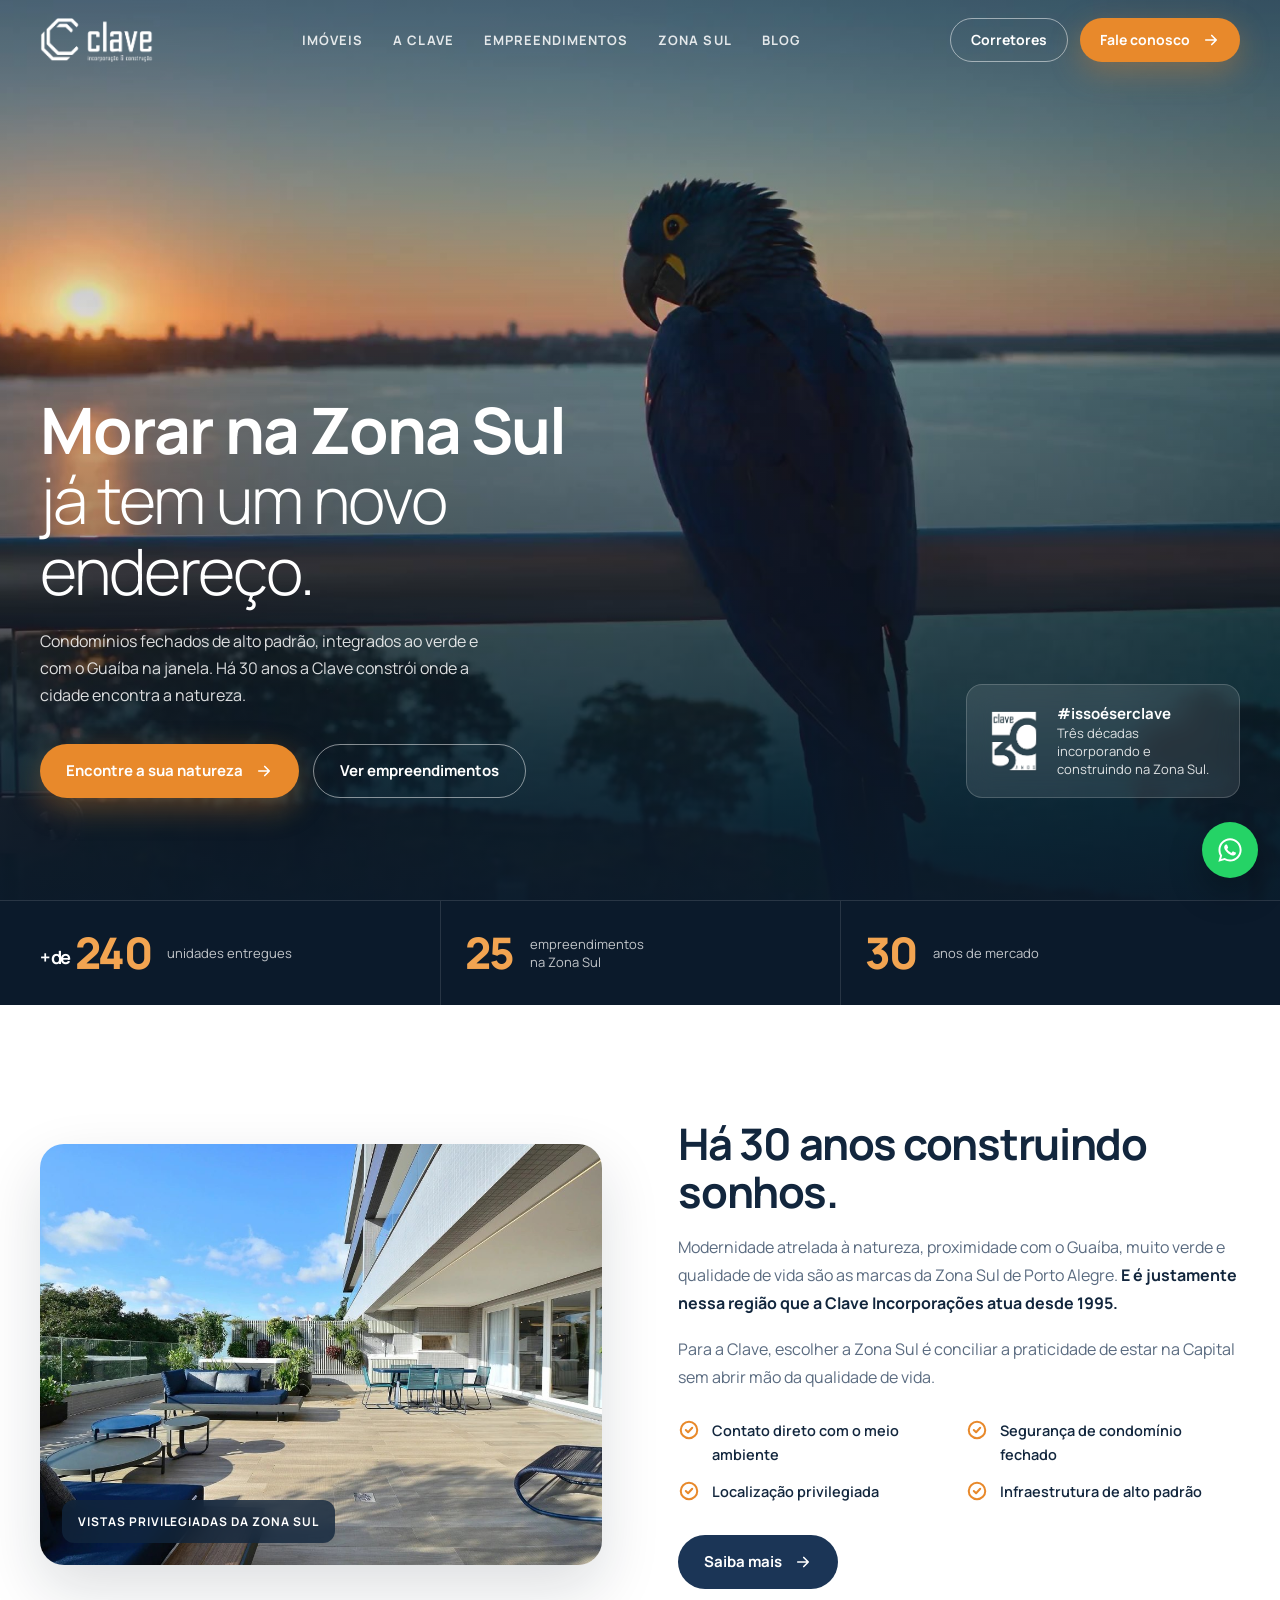
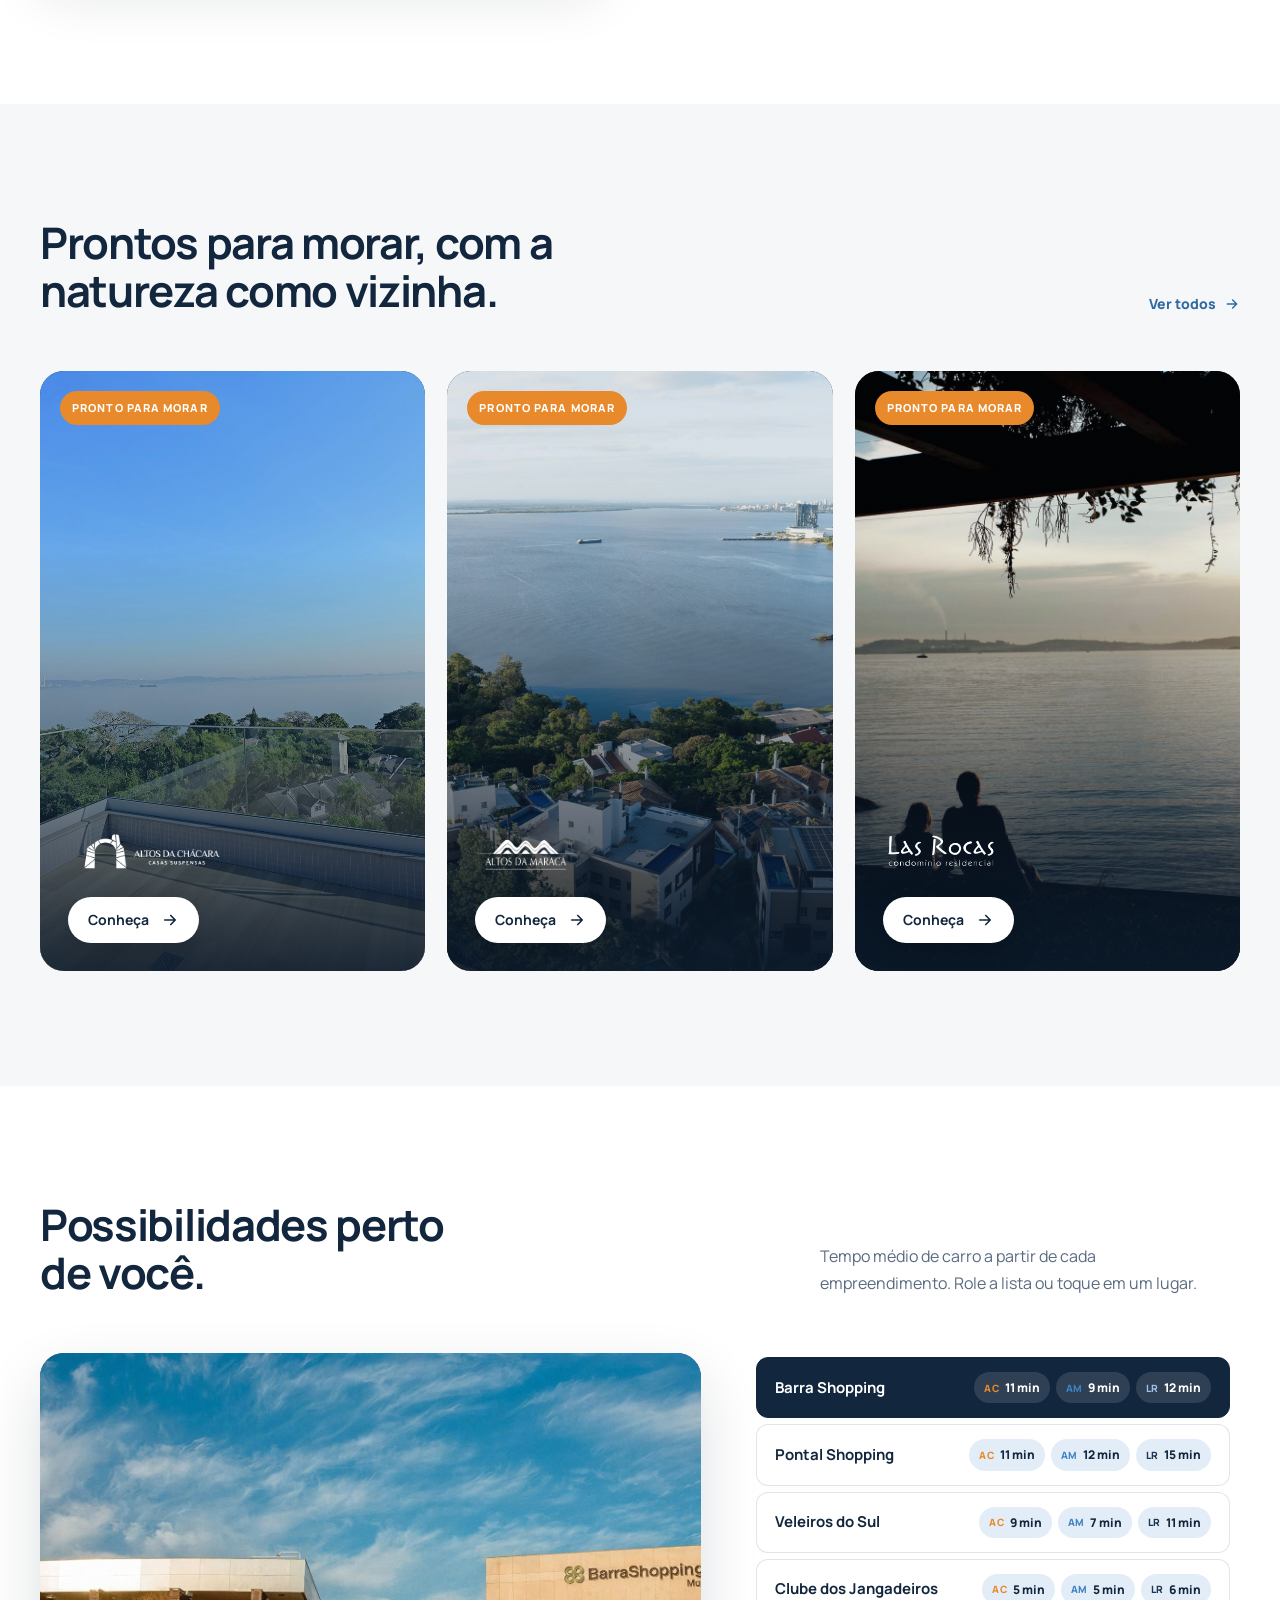
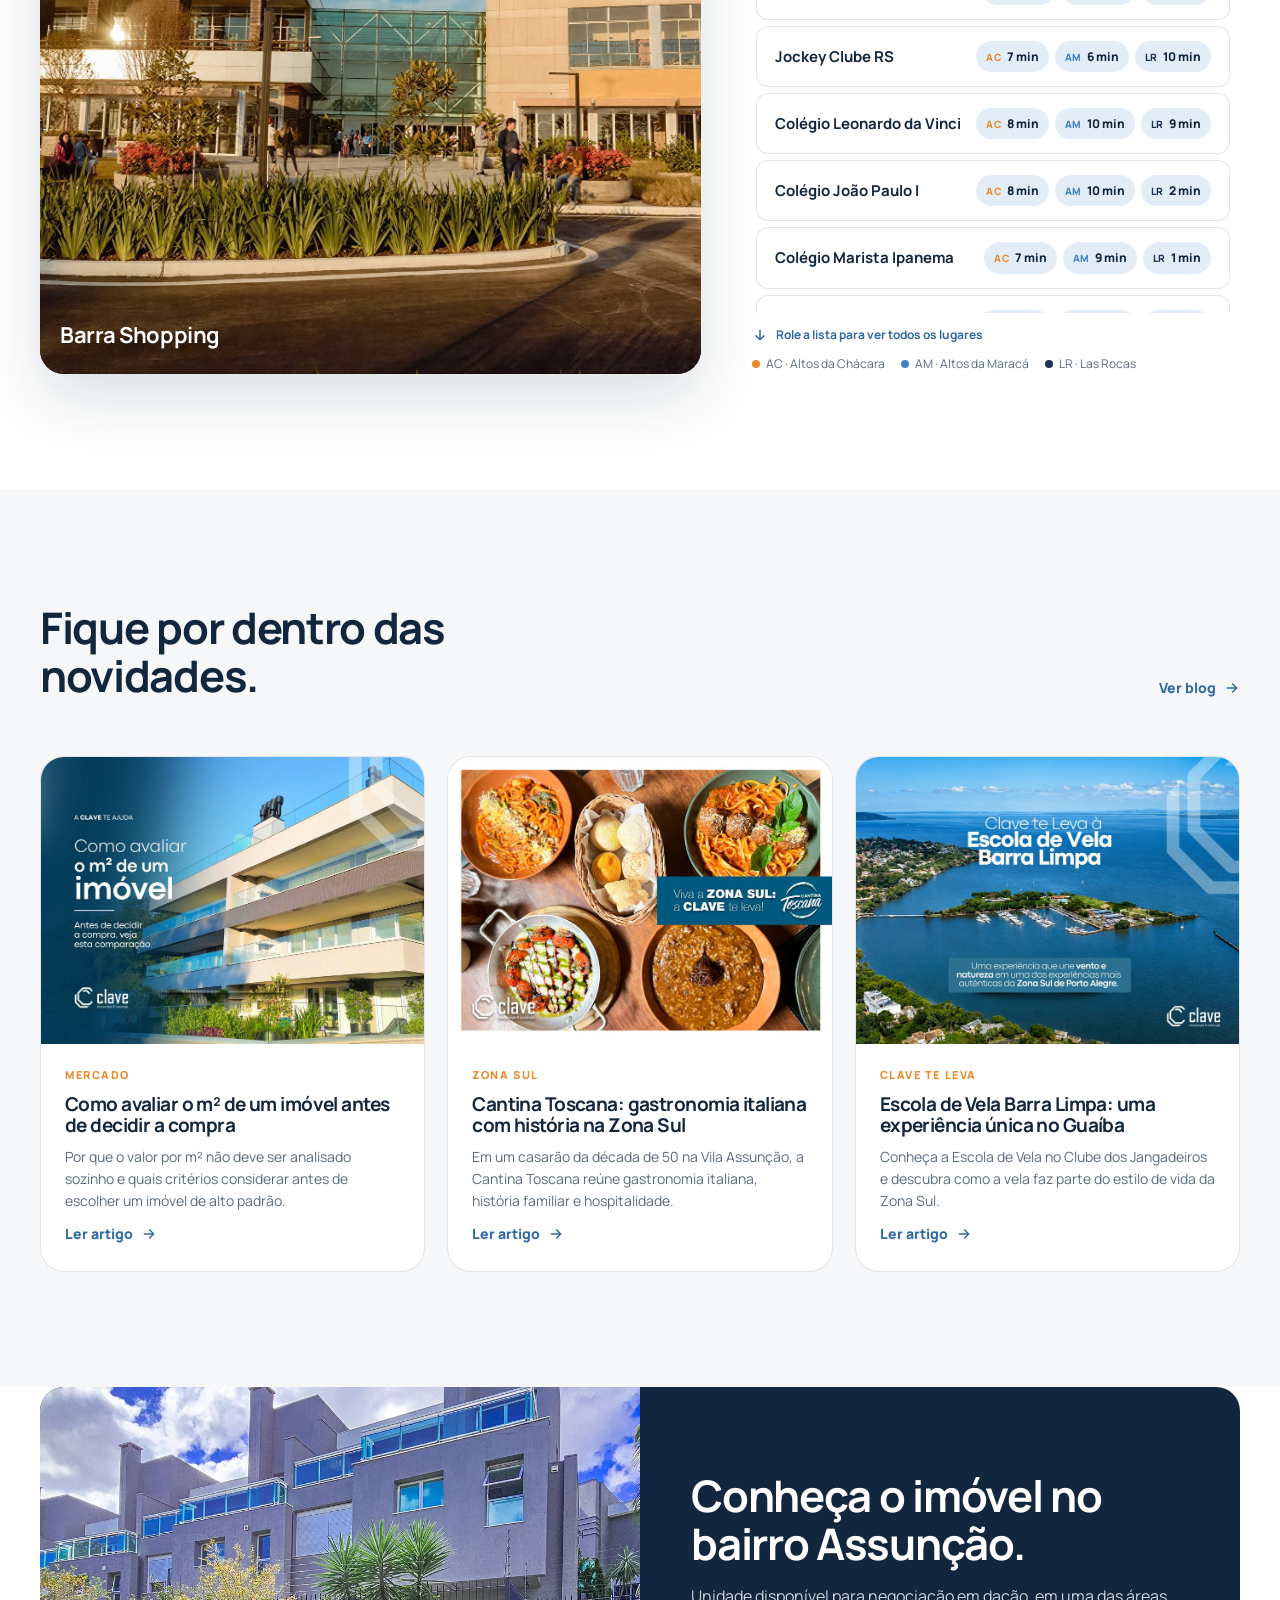
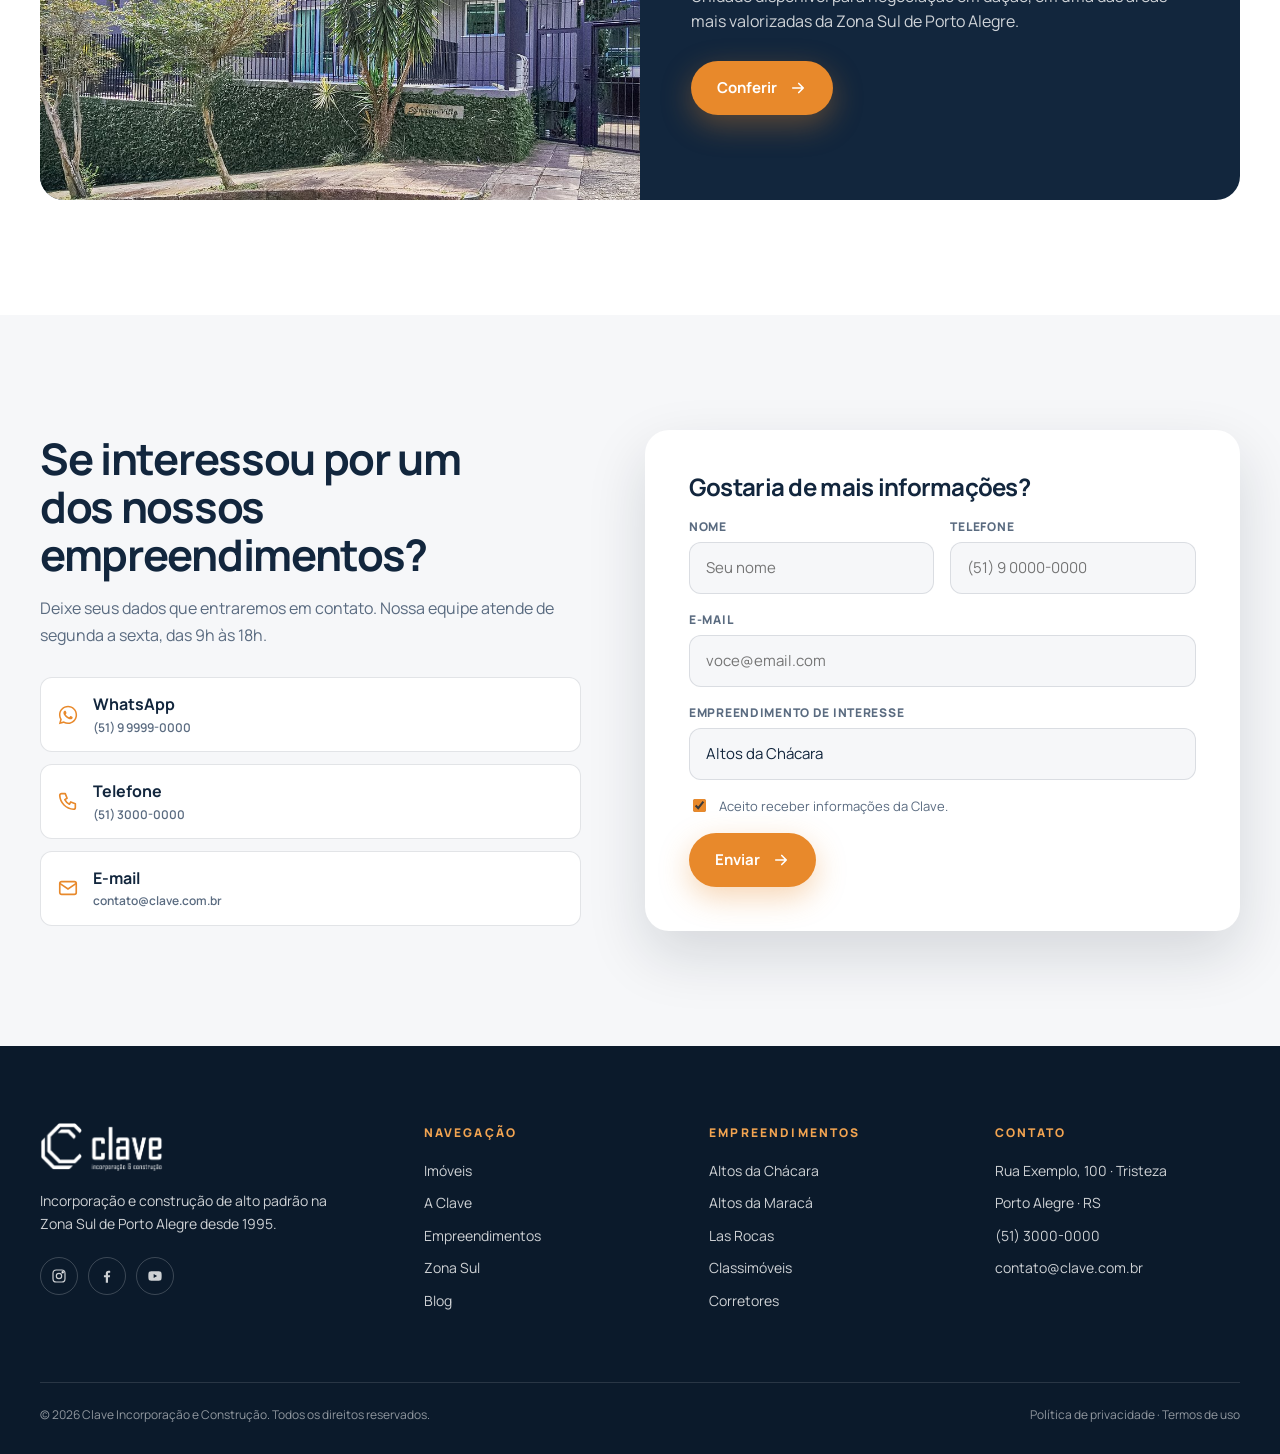
==== commit 8eb270e0: "fix(clave): remove quebra manual no apoio da secao Zona Sul O <br> partia a frase em "Role a lista /" ====
--- a/clave/index.html
+++ b/clave/index.html
@@ -80,7 +80,7 @@
 
 <section class="sec" id="zonasul">
   <div class="container">
-    <div class="head reveal"><div><h2>Possibilidades perto<br>de você.</h2></div><p class="lead" style="max-width:44ch">Tempo médio de carro a partir de cada empreendimento. Role a lista<br>ou toque em um lugar.</p></div>
+    <div class="head reveal"><div><h2>Possibilidades perto<br>de você.</h2></div><p class="lead" style="max-width:42ch;text-wrap:balance">Tempo médio de carro a partir de cada empreendimento. Role a lista ou toque em um lugar.</p></div>
     <div class="zs">
       <div class="zs__media reveal">
         <img data-key="barra-shopping" src="assets/img/zs/barra-shopping.jpg" alt="Barra Shopping" loading="lazy"><img data-key="pontal" src="assets/img/zs/pontal.jpg" alt="Pontal Shopping" loading="lazy"><img data-key="veleiros" src="assets/img/zs/veleiros.jpg" alt="Veleiros do Sul" loading="lazy"><img data-key="jangadeiros" src="assets/img/zs/jangadeiros.jpg" alt="Clube dos Jangadeiros" loading="lazy"><img data-key="jockey" src="assets/img/zs/jockey.jpg" alt="Jockey Clube RS" loading="lazy"><img data-key="joao-paulo" src="assets/img/zs/joao-paulo.jpg" alt="Colégio João Paulo I" loading="lazy"><img data-key="marista" src="assets/img/zs/marista.jpg" alt="Colégio Marista Ipanema" loading="lazy"><img data-key="ipanema-sports" src="assets/img/zs/ipanema-sports.jpg" alt="Ipanema Sports" loading="lazy"><img data-key="calcadao" src="assets/img/zs/calcadao.jpg" alt="Calçadão de Ipanema" loading="lazy"><img data-key="winge" src="assets/img/zs/winge.jpg" alt="Floricultura Winge" loading="lazy"><img data-key="beira-rio" src="assets/img/zs/beira-rio.jpg" alt="Estádio Beira-Rio" loading="lazy">
--- a/clave/css/style.css
+++ b/clave/css/style.css
@@ -149,7 +149,11 @@
 .zs__item b{font-size:15px;font-weight:700}
 .zs__times{display:flex;gap:6px}
 .zs__times span{display:inline-flex;align-items:center;gap:5px;padding:6px 10px;border-radius:var(--pill);background:var(--blue-100);color:var(--navy-900);font-size:12px;font-weight:800;white-space:nowrap}
-.zs__times span i{font-style:normal;font-weight:600;opacity:.6;font-size:10px;letter-spacing:.06em}
+.zs__times span i{font-style:normal;font-weight:800;font-size:10px;letter-spacing:.06em}
+.zs__times span:nth-child(1) i{color:var(--sun-500)}
+.zs__times span:nth-child(2) i{color:var(--blue-500)}
+.zs__times span:nth-child(3) i{color:var(--navy-800)}
+.zs__item.is-active .zs__times span:nth-child(3) i{color:#9fc0e6}
 .zs__item.is-active .zs__times span{background:rgb(255 255 255 / .12);color:#fff}
 .zs__hint{display:flex;align-items:center;gap:8px;margin-top:12px;font-size:12px;font-weight:700;color:var(--blue-600)}
 .zs__hint svg{width:16px;height:16px;animation:nudge 1.6s ease-in-out infinite}
